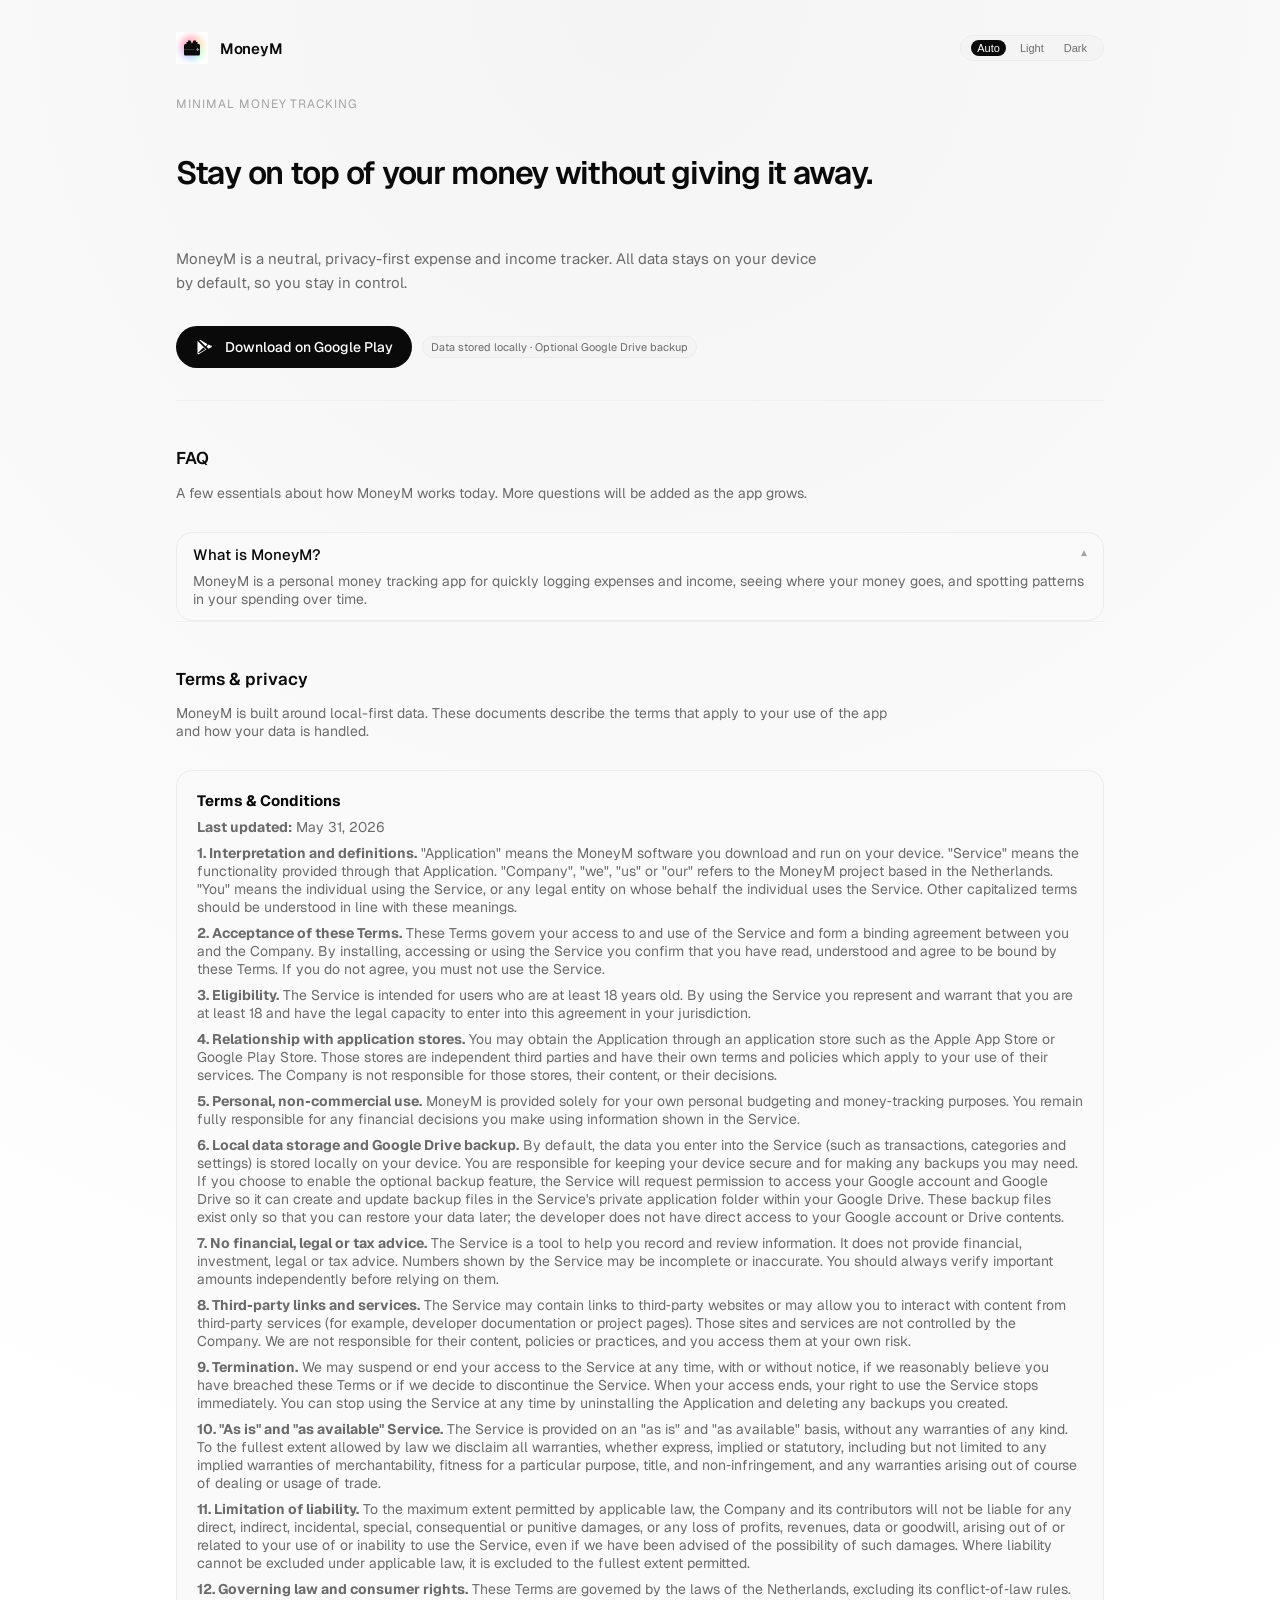
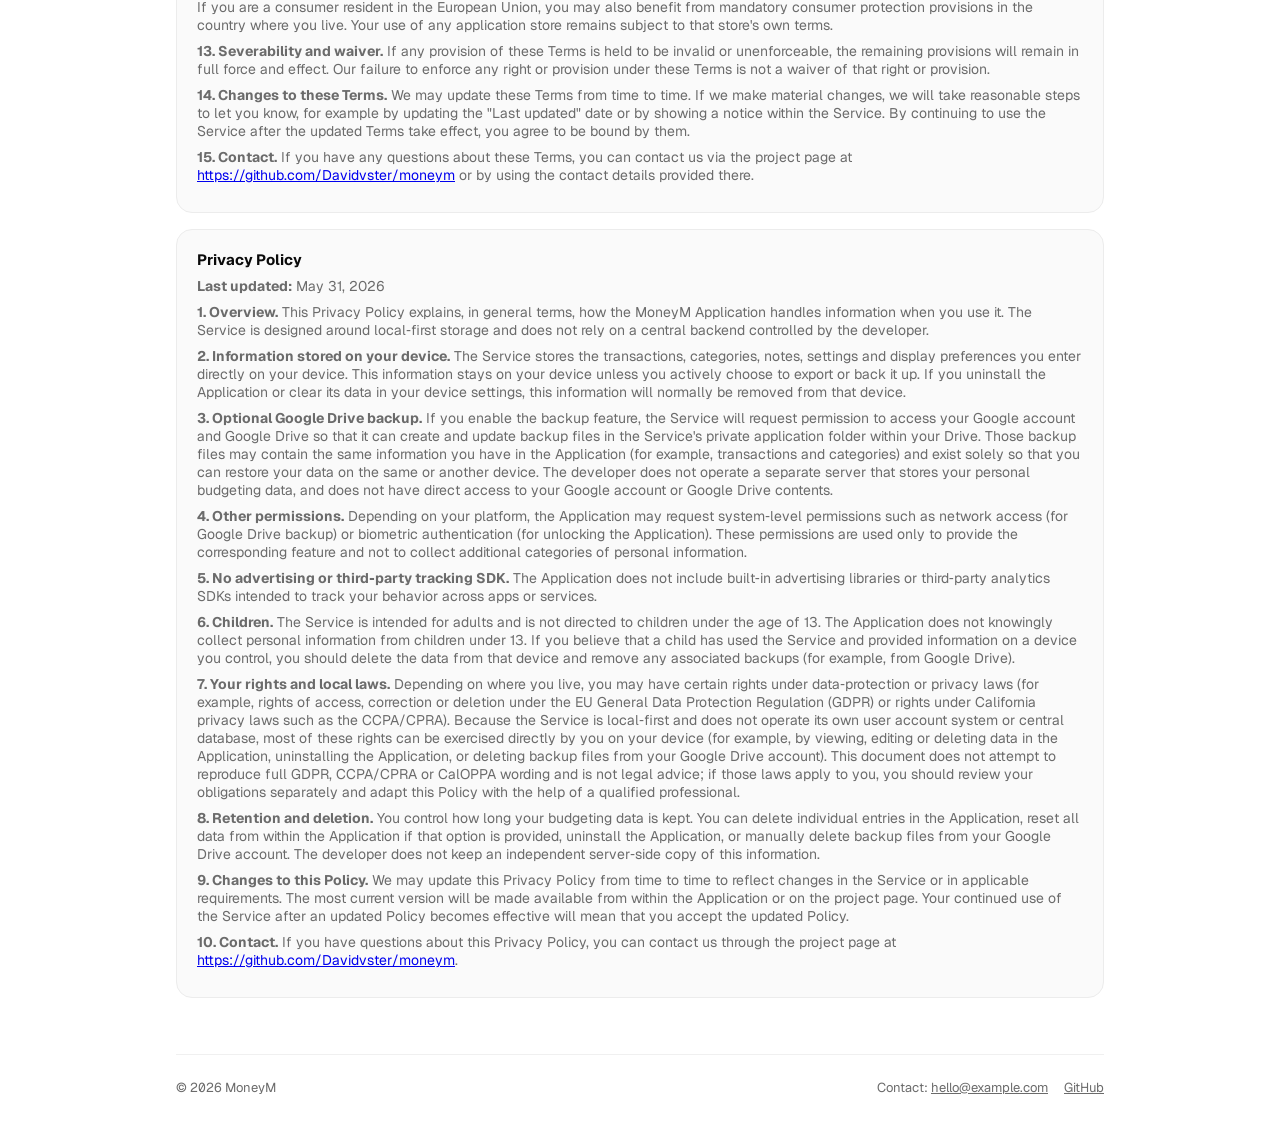
==== index.html @ 183e13cb "Init" ====
<!DOCTYPE html>
<html lang="en" class="mm-root">
  <head>
    <meta charset="UTF-8" />
    <meta name="viewport" content="width=device-width, initial-scale=1.0" />
    <title>MoneyM – Minimal money tracking</title>
    <meta name="description" content="MoneyM is a neutral, minimal expense and income tracker that keeps your data on your device." />
    <link rel="stylesheet" href="style.css" />
  </head>
  <body>
    <div class="mm-theme mm-light app-shell">
      <div class="app-shell-inner">
        <header class="app-header">
          <div class="brand">
            <img src="assets/logo-light.svg" alt="MoneyM logo" class="brand-logo brand-logo--light" />
            <img src="assets/logo-dark.svg" alt="MoneyM logo" class="brand-logo brand-logo--dark" />
            <span class="brand-name">MoneyM</span>
          </div>
          <div class="header-right">
            <div class="theme-toggle" aria-label="Theme" role="group">
              <button type="button" data-theme-auto aria-pressed="true">Auto</button>
              <button type="button" data-theme-light aria-pressed="false">Light</button>
              <button type="button" data-theme-dark aria-pressed="false">Dark</button>
            </div>
          </div>
        </header>

        <main>
          <section class="hero-section" aria-labelledby="hero-title">
            <div class="hero">
              <div class="hero-kicker">Minimal money tracking</div>
              <h1 id="hero-title" class="hero-title">Stay on top of your money without giving it away.</h1>
              <p class="hero-body">
                MoneyM is a neutral, privacy-first expense and income tracker. All data stays on your device by default, so you stay in control.
              </p>
              <div class="hero-actions">
                <a class="btn btn-primary" href="https://play.google.com/store/apps/details?id=com.placeholder.moneym" target="_blank" rel="noopener noreferrer">
                  <svg class="store-icon" viewBox="0 0 24 24" aria-hidden="true" focusable="false">
                    <path fill="currentColor" d="M3 4.27v15.46c0 .74.8 1.2 1.44.82l9.16-5.49-3.21-3.21-7.16-7.16c-.13.18-.23.4-.23.58zM5.03 3.45l7.62 7.62 2.39-2.39-8.3-4.97c-.6-.36-1.34-.13-1.71.26zM19.55 10.88l-3.16-1.89-2.61 2.61 2.61 2.61 3.16-1.89c.86-.51.86-1.73 0-2.44zm-9.51 5.2l-4.99 3c-.52.31-1.02.12-1.31-.21l6.3-6.3 2.39 2.39-2.39 1.12z" />
                  </svg>
                  <span>Download on Google Play</span>
                </a>

                <!--
                <a class="btn btn-secondary" href="#" aria-disabled="true">
                  <svg class="store-icon" viewBox="0 0 24 24" aria-hidden="true" focusable="false">
                    <path fill="currentColor" d="M16.36 1.64a4.16 4.16 0 0 1-2.96 1.44 4.02 4.02 0 0 1-.06-.73A4.08 4.08 0 0 1 17.42 0a3.8 3.8 0 0 1-1.06 2.64zM12.1 5.5c1.14 0 2.7-.78 4-.78 1.48 0 2.08.72 2.08.72s-1.14.66-1.14 2.3c0 1.84 1.4 2.48 1.4 2.48s-1.1 3.1-2.6 3.1c-.68 0-1.2-.46-2.02-.46-.84 0-1.46.48-2.02.48-1.5 0-2.96-3-2.96-4.82 0-1.76 1.08-2.68 2.1-2.68.96 0 1.68.66 2.26.66.54 0 1.46-.7 2.4-.7z" />
                  </svg>
                  <span class="label">Download on the App Store</span>
                </a>
                -->

                <span class="badge-local">Data stored locally · Optional Google Drive backup</span>
              </div>
            </div>
          </section>

          <section class="section" id="faq" aria-labelledby="faq-title">
            <div>
              <h2 id="faq-title" class="section-title">FAQ</h2>
              <p class="section-body">
                A few essentials about how MoneyM works today. More questions will be added as the app grows.
              </p>
            </div>
            <div class="faq-list">
              <details class="faq-item" open>
                <summary class="faq-summary">
                  <span class="faq-question">What is MoneyM?</span>
                  <span class="faq-chevron" aria-hidden="true">▾</span>
                </summary>
                <div class="faq-answer">
                  MoneyM is a personal money tracking app for quickly logging expenses and income, seeing where your money goes, and spotting patterns in your spending over time.
                </div>
              </details>
            </div>
          </section>

          <section class="section" id="legal" aria-labelledby="legal-title">
            <div>
              <h2 id="legal-title" class="section-title">Terms &amp; privacy</h2>
              <p class="section-body">
                MoneyM is built around local-first data. These documents describe the terms that apply to your use of the app and how your data is handled.
              </p>
            </div>

            <div class="legal-stack">

              <article class="legal-card" id="terms" aria-label="Terms and conditions">
                <h3>Terms &amp; Conditions</h3>
                <p><strong>Last updated:</strong> May 31, 2026</p>

                <p><strong>1. Interpretation and definitions.</strong> "Application" means the MoneyM software you download and run on your device. "Service" means the functionality provided through that Application. "Company", "we", "us" or "our" refers to the MoneyM project based in the Netherlands. "You" means the individual using the Service, or any legal entity on whose behalf the individual uses the Service. Other capitalized terms should be understood in line with these meanings.</p>

                <p><strong>2. Acceptance of these Terms.</strong> These Terms govern your access to and use of the Service and form a binding agreement between you and the Company. By installing, accessing or using the Service you confirm that you have read, understood and agree to be bound by these Terms. If you do not agree, you must not use the Service.</p>

                <p><strong>3. Eligibility.</strong> The Service is intended for users who are at least 18 years old. By using the Service you represent and warrant that you are at least 18 and have the legal capacity to enter into this agreement in your jurisdiction.</p>

                <p><strong>4. Relationship with application stores.</strong> You may obtain the Application through an application store such as the Apple App Store or Google Play Store. Those stores are independent third parties and have their own terms and policies which apply to your use of their services. The Company is not responsible for those stores, their content, or their decisions.</p>

                <p><strong>5. Personal, non‑commercial use.</strong> MoneyM is provided solely for your own personal budgeting and money‑tracking purposes. You remain fully responsible for any financial decisions you make using information shown in the Service.</p>

                <p><strong>6. Local data storage and Google Drive backup.</strong> By default, the data you enter into the Service (such as transactions, categories and settings) is stored locally on your device. You are responsible for keeping your device secure and for making any backups you may need. If you choose to enable the optional backup feature, the Service will request permission to access your Google account and Google Drive so it can create and update backup files in the Service&apos;s private application folder within your Google Drive. These backup files exist only so that you can restore your data later; the developer does not have direct access to your Google account or Drive contents.</p>

                <p><strong>7. No financial, legal or tax advice.</strong> The Service is a tool to help you record and review information. It does not provide financial, investment, legal or tax advice. Numbers shown by the Service may be incomplete or inaccurate. You should always verify important amounts independently before relying on them.</p>

                <p><strong>8. Third‑party links and services.</strong> The Service may contain links to third‑party websites or may allow you to interact with content from third‑party services (for example, developer documentation or project pages). Those sites and services are not controlled by the Company. We are not responsible for their content, policies or practices, and you access them at your own risk.</p>

                <p><strong>9. Termination.</strong> We may suspend or end your access to the Service at any time, with or without notice, if we reasonably believe you have breached these Terms or if we decide to discontinue the Service. When your access ends, your right to use the Service stops immediately. You can stop using the Service at any time by uninstalling the Application and deleting any backups you created.</p>

                <p><strong>10. "As is" and "as available" Service.</strong> The Service is provided on an "as is" and "as available" basis, without any warranties of any kind. To the fullest extent allowed by law we disclaim all warranties, whether express, implied or statutory, including but not limited to any implied warranties of merchantability, fitness for a particular purpose, title, and non‑infringement, and any warranties arising out of course of dealing or usage of trade.</p>

                <p><strong>11. Limitation of liability.</strong> To the maximum extent permitted by applicable law, the Company and its contributors will not be liable for any direct, indirect, incidental, special, consequential or punitive damages, or any loss of profits, revenues, data or goodwill, arising out of or related to your use of or inability to use the Service, even if we have been advised of the possibility of such damages. Where liability cannot be excluded under applicable law, it is excluded to the fullest extent permitted.</p>

                <p><strong>12. Governing law and consumer rights.</strong> These Terms are governed by the laws of the Netherlands, excluding its conflict‑of‑law rules. If you are a consumer resident in the European Union, you may also benefit from mandatory consumer protection provisions in the country where you live. Your use of any application store remains subject to that store&apos;s own terms.</p>

                <p><strong>13. Severability and waiver.</strong> If any provision of these Terms is held to be invalid or unenforceable, the remaining provisions will remain in full force and effect. Our failure to enforce any right or provision under these Terms is not a waiver of that right or provision.</p>

                <p><strong>14. Changes to these Terms.</strong> We may update these Terms from time to time. If we make material changes, we will take reasonable steps to let you know, for example by updating the "Last updated" date or by showing a notice within the Service. By continuing to use the Service after the updated Terms take effect, you agree to be bound by them.</p>

                <p><strong>15. Contact.</strong> If you have any questions about these Terms, you can contact us via the project page at <a href="https://github.com/Davidvster/moneym" target="_blank" rel="noopener noreferrer">https://github.com/Davidvster/moneym</a> or by using the contact details provided there.</p>
              </article>

              <article class="legal-card" id="privacy" aria-label="Privacy policy">
                <h3>Privacy Policy</h3>
                <p><strong>Last updated:</strong> May 31, 2026</p>

                <p><strong>1. Overview.</strong> This Privacy Policy explains, in general terms, how the MoneyM Application handles information when you use it. The Service is designed around local‑first storage and does not rely on a central backend controlled by the developer.</p>

                <p><strong>2. Information stored on your device.</strong> The Service stores the transactions, categories, notes, settings and display preferences you enter directly on your device. This information stays on your device unless you actively choose to export or back it up. If you uninstall the Application or clear its data in your device settings, this information will normally be removed from that device.</p>

                <p><strong>3. Optional Google Drive backup.</strong> If you enable the backup feature, the Service will request permission to access your Google account and Google Drive so that it can create and update backup files in the Service&apos;s private application folder within your Drive. Those backup files may contain the same information you have in the Application (for example, transactions and categories) and exist solely so that you can restore your data on the same or another device. The developer does not operate a separate server that stores your personal budgeting data, and does not have direct access to your Google account or Google Drive contents.</p>

                <p><strong>4. Other permissions.</strong> Depending on your platform, the Application may request system‑level permissions such as network access (for Google Drive backup) or biometric authentication (for unlocking the Application). These permissions are used only to provide the corresponding feature and not to collect additional categories of personal information.</p>

                <p><strong>5. No advertising or third‑party tracking SDK.</strong> The Application does not include built‑in advertising libraries or third‑party analytics SDKs intended to track your behavior across apps or services.</p>

                <p><strong>6. Children.</strong> The Service is intended for adults and is not directed to children under the age of 13. The Application does not knowingly collect personal information from children under 13. If you believe that a child has used the Service and provided information on a device you control, you should delete the data from that device and remove any associated backups (for example, from Google Drive).</p>

                <p><strong>7. Your rights and local laws.</strong> Depending on where you live, you may have certain rights under data‑protection or privacy laws (for example, rights of access, correction or deletion under the EU General Data Protection Regulation (GDPR) or rights under California privacy laws such as the CCPA/CPRA). Because the Service is local‑first and does not operate its own user account system or central database, most of these rights can be exercised directly by you on your device (for example, by viewing, editing or deleting data in the Application, uninstalling the Application, or deleting backup files from your Google Drive account). This document does not attempt to reproduce full GDPR, CCPA/CPRA or CalOPPA wording and is not legal advice; if those laws apply to you, you should review your obligations separately and adapt this Policy with the help of a qualified professional.</p>

                <p><strong>8. Retention and deletion.</strong> You control how long your budgeting data is kept. You can delete individual entries in the Application, reset all data from within the Application if that option is provided, uninstall the Application, or manually delete backup files from your Google Drive account. The developer does not keep an independent server‑side copy of this information.</p>

                <p><strong>9. Changes to this Policy.</strong> We may update this Privacy Policy from time to time to reflect changes in the Service or in applicable requirements. The most current version will be made available from within the Application or on the project page. Your continued use of the Service after an updated Policy becomes effective will mean that you accept the updated Policy.</p>

                <p><strong>10. Contact.</strong> If you have questions about this Privacy Policy, you can contact us through the project page at <a href="https://github.com/Davidvster/moneym" target="_blank" rel="noopener noreferrer">https://github.com/Davidvster/moneym</a>.</p>
              </article>

            </div>
          </section>
        </main>

        <footer class="app-footer">
          <div>
            <span>&copy; <span class="mm-mono">2026</span> MoneyM</span>
          </div>
          <div class="app-footer-links">
            <span>Contact: <a href="mailto:hello@example.com">hello@example.com</a></span>
            <a href="https://github.com/Davidvster/moneym" target="_blank" rel="noopener noreferrer">GitHub</a>
          </div>
        </footer>
      </div>
    </div>

    <script src="theme-toggle.js"></script>
  </body>
</html>
---- style.css ----
@import url('https://fonts.googleapis.com/css2?family=Geist:wght@400;500;600;700&family=Geist+Mono:wght@400;500;600&display=swap');

:root {
  color-scheme: light dark;
}

body {
  margin: 0;
  min-height: 100vh;
}

.mm-theme {
  --font-sans: 'Geist', -apple-system, system-ui, sans-serif;
  --font-mono: 'Geist Mono', ui-monospace, 'SF Mono', monospace;

  --r-xs: 6px;
  --r-sm: 8px;
  --r-md: 12px;
  --r-lg: 16px;
  --r-xl: 20px;
  --r-pill: 9999px;

  --s-1: 4px;
  --s-2: 8px;
  --s-3: 12px;
  --s-4: 16px;
  --s-5: 20px;
  --s-6: 24px;
  --s-8: 32px;
  --s-10: 40px;
  --s-12: 48px;

  --accent: #16A34A;
  --accent-soft: rgba(22, 163, 74, 0.10);

  font-family: var(--font-sans);
  font-feature-settings: "ss01", "cv11";
  -webkit-font-smoothing: antialiased;
  -moz-osx-font-smoothing: grayscale;
}

.mm-light {
  --bg: #FFFFFF;
  --surface: #FAFAFA;
  --surface-2: #F4F4F4;
  --border: #ECECEC;
  --border-strong: #D4D4D4;
  --divider: #F0F0F0;

  --text: #0A0A0A;
  --text-2: #6B6B6B;
  --text-3: #A3A3A3;
  --text-inverse: #FFFFFF;

  --btn-primary-bg: #0A0A0A;
  --btn-primary-fg: #FFFFFF;
  --btn-secondary-bg: #F4F4F4;
  --btn-secondary-fg: #0A0A0A;

  --chip-bg: #F4F4F4;
  --chip-border: #ECECEC;

  --shadow-card: 0 1px 2px rgba(0,0,0,0.04), 0 1px 1px rgba(0,0,0,0.02);
}

.mm-dark {
  --bg: #0A0A0A;
  --surface: #141414;
  --surface-2: #1C1C1C;
  --border: #232323;
  --border-strong: #353535;
  --divider: #1E1E1E;

  --text: #FAFAFA;
  --text-2: #A3A3A3;
  --text-3: #6B6B6B;
  --text-inverse: #0A0A0A;

  --btn-primary-bg: #FAFAFA;
  --btn-primary-fg: #0A0A0A;
  --btn-secondary-bg: #1C1C1C;
  --btn-secondary-fg: #FAFAFA;

  --chip-bg: #1C1C1C;
  --chip-border: #2A2A2A;

  --shadow-card: 0 1px 2px rgba(0,0,0,0.3);
}

.mm-theme, .mm-theme * {
  box-sizing: border-box;
}

.app-shell {
  background: radial-gradient(circle at top, var(--surface-2) 0, var(--bg) 55%, var(--bg) 100%);
  color: var(--text);
}

.app-shell-inner {
  max-width: 960px;
  margin: 0 auto;
  padding: var(--s-8) var(--s-4) var(--s-10);
  display: flex;
  flex-direction: column;
  gap: var(--s-8);
}

header.app-header {
  display: flex;
  align-items: center;
  justify-content: space-between;
  gap: var(--s-4);
}

.brand {
  display: flex;
  align-items: center;
  gap: var(--s-3);
}

.brand-logo {
  width: 32px;
  height: 32px;
}

.brand-logo--dark {
  display: none;
}

.mm-dark .brand-logo--light {
  display: none;
}

.mm-dark .brand-logo--dark {
  display: inline-block;
}

.brand-name {
  font-size: 15px;
  font-weight: 600;
  letter-spacing: -0.02em;
}

.header-right {
  display: flex;
  align-items: center;
  gap: 16px;
}

.theme-toggle {
  display: inline-flex;
  align-items: center;
  gap: 8px;
  padding: 4px 10px;
  border-radius: 9999px;
  border: 1px solid var(--border);
  background: var(--surface-2);
  font-size: 12px;
  color: var(--text-2);
}

.theme-toggle button {
  border: none;
  background: transparent;
  color: inherit;
  padding: 2px 6px;
  border-radius: 9999px;
  font-size: 11px;
  font-weight: 500;
  cursor: pointer;
}

.theme-toggle button[aria-pressed="true"] {
  background: var(--text);
  color: var(--text-inverse);
}

.hero-section {
  padding-bottom: var(--s-8);
}

.hero {
  display: flex;
  flex-direction: column;
  gap: var(--s-4);
}

.hero-kicker {
  font-size: 12px;
  text-transform: uppercase;
  letter-spacing: 0.08em;
  color: var(--text-3);
}

.hero-title {
  font-size: 32px;
  line-height: 1.1;
  font-weight: 600;
  letter-spacing: -0.04em;
}

.hero-body {
  font-size: 15px;
  line-height: 1.6;
  color: var(--text-2);
  max-width: 40rem;
}

.hero-actions {
  display: flex;
  flex-wrap: wrap;
  gap: 10px;
  align-items: center;
}

.btn {
  border-radius: 9999px;
  border: 1px solid transparent;
  padding: 10px 18px;
  font-size: 14px;
  font-weight: 500;
  display: inline-flex;
  align-items: center;
  gap: 10px;
  cursor: pointer;
  text-decoration: none;
}

.btn-primary {
  background: var(--btn-primary-bg);
  color: var(--btn-primary-fg);
}

.btn-primary:hover {
  filter: brightness(1.05);
}

.btn-secondary {
  background: transparent;
  color: var(--text-2);
  border-color: var(--border);
}

.btn-secondary span.label {
  text-decoration: line-through;
}

.store-icon {
  width: 20px;
  height: 20px;
}

.badge-local {
  font-size: 11px;
  padding: 3px 8px;
  border-radius: 9999px;
  background: var(--chip-bg);
  border: 1px solid var(--chip-border);
  color: var(--text-2);
}

.section {
  padding-top: var(--s-8);
  border-top: 1px solid var(--divider);
  display: grid;
  gap: var(--s-4);
}

.section-title {
  font-size: 17px;
  font-weight: 600;
}

.section-body {
  font-size: 14px;
  color: var(--text-2);
  max-width: 46rem;
}

.faq-list {
  display: grid;
  gap: var(--s-3);
}

.faq-item {
  border-radius: 16px;
  background: var(--surface);
  border: 1px solid var(--border);
  padding: 12px 16px;
}

.faq-summary {
  list-style: none;
  display: flex;
  align-items: center;
  justify-content: space-between;
  gap: 8px;
  cursor: pointer;
}

.faq-summary::-webkit-details-marker {
  display: none;
}

.faq-question {
  font-size: 15px;
  font-weight: 500;
}

.faq-chevron {
  font-size: 12px;
  color: var(--text-3);
}

.faq-item[open] .faq-chevron {
  transform: rotate(180deg);
}

.faq-answer {
  font-size: 14px;
  color: var(--text-2);
  padding-top: 8px;
}

.legal-stack {
  display: grid;
  grid-template-columns: minmax(0, 1fr);
  gap: var(--s-4);
}

.legal-card {
  border-radius: 16px;
  background: var(--surface);
  border: 1px solid var(--border);
  padding: var(--s-5);
  font-size: 14px;
}

.legal-card h3 {
  font-size: 15px;
  margin-top: 0;
  margin-bottom: 8px;
}

.legal-card p {
  margin: 0 0 8px;
  color: var(--text-2);
}

.legal-card {
  border-radius: 16px;
  background: var(--surface);
  border: 1px solid var(--border);
  padding: var(--s-5);
  font-size: 14px;
}

.legal-card h3 {
  font-size: 15px;
  margin-top: 0;
  margin-bottom: 8px;
}

.legal-card p {
  margin: 0 0 8px;
  color: var(--text-2);
}

footer.app-footer {
  padding-top: var(--s-6);
  margin-top: var(--s-6);
  border-top: 1px solid var(--divider);
  font-size: 13px;
  color: var(--text-2);
  display: flex;
  flex-wrap: wrap;
  gap: var(--s-3);
  justify-content: space-between;
  align-items: center;
}

.app-footer a {
  color: inherit;
}

.app-footer-links {
  display: flex;
  gap: 16px;
  align-items: center;
  flex-wrap: wrap;
}

.mm-mono {
  font-family: var(--font-mono);
}

@media (max-width: 768px) {
  .app-shell-inner {
    padding-top: var(--s-6);
  }
}
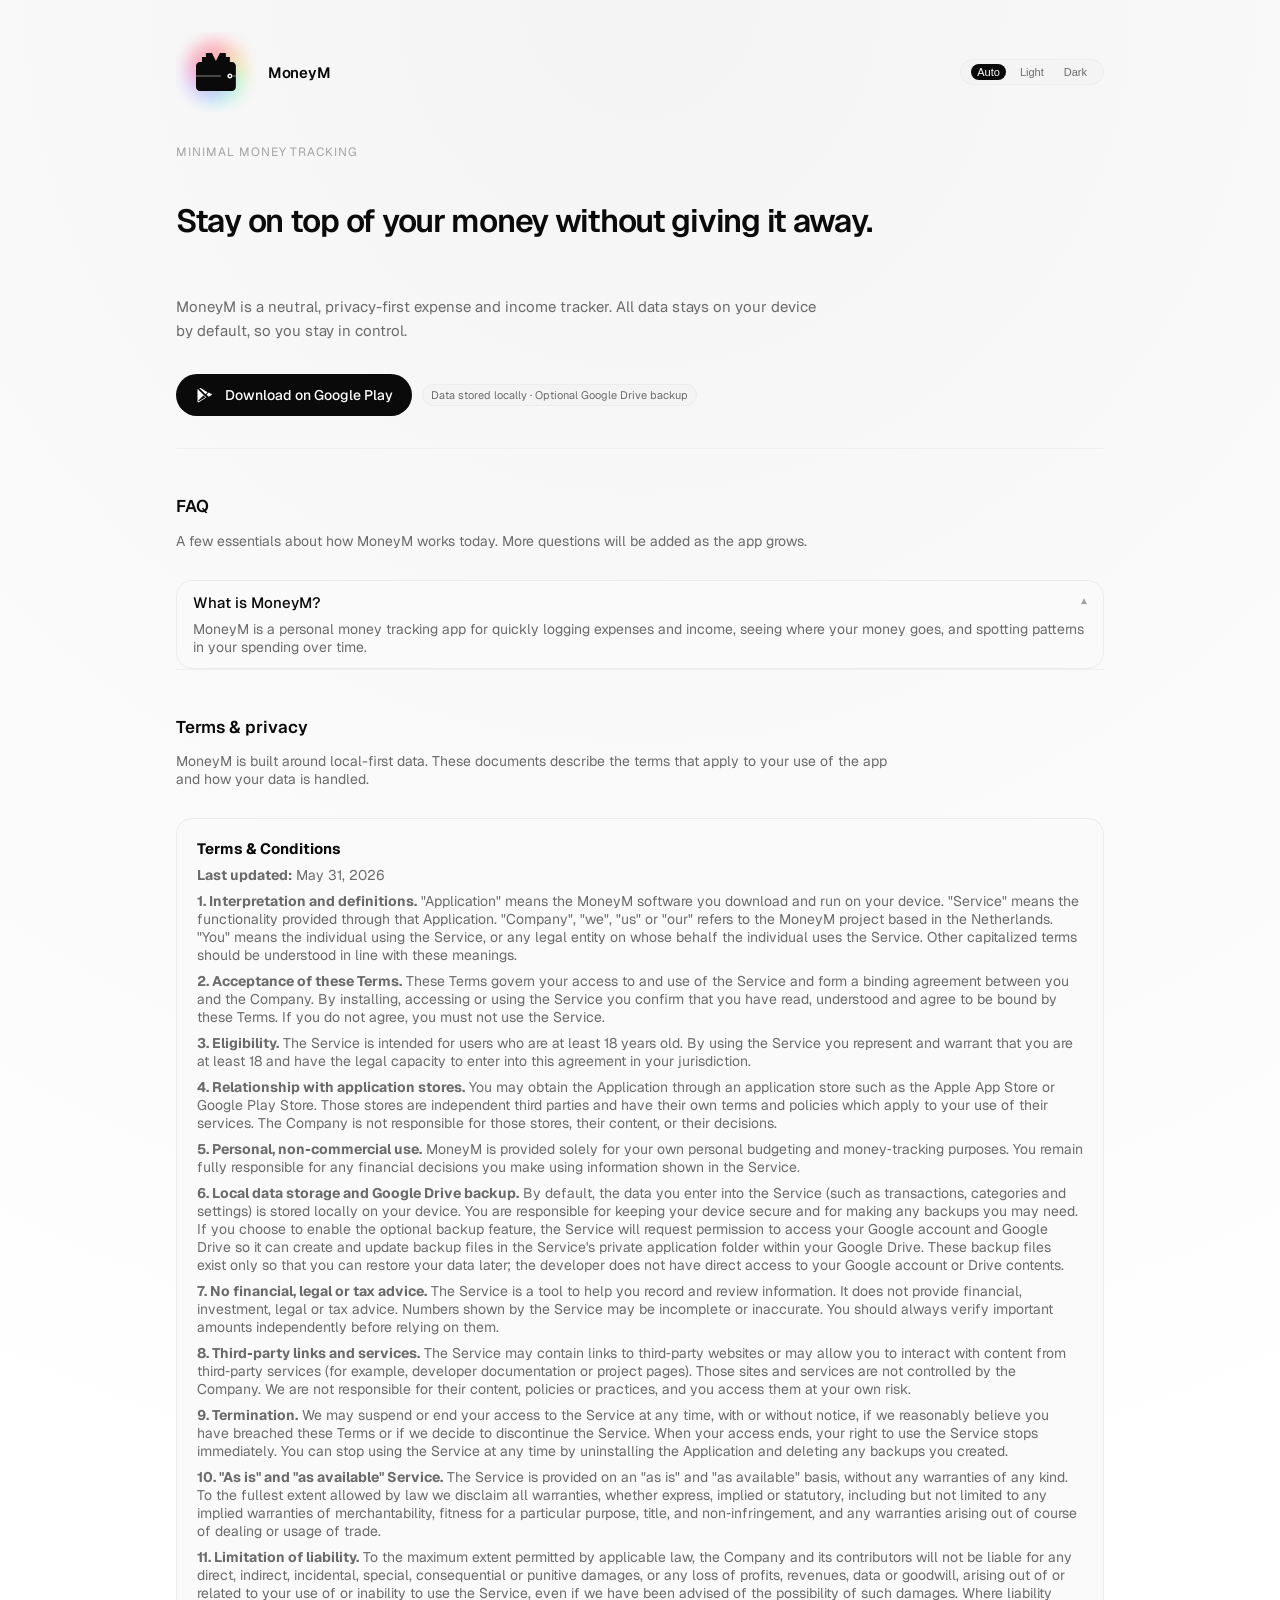
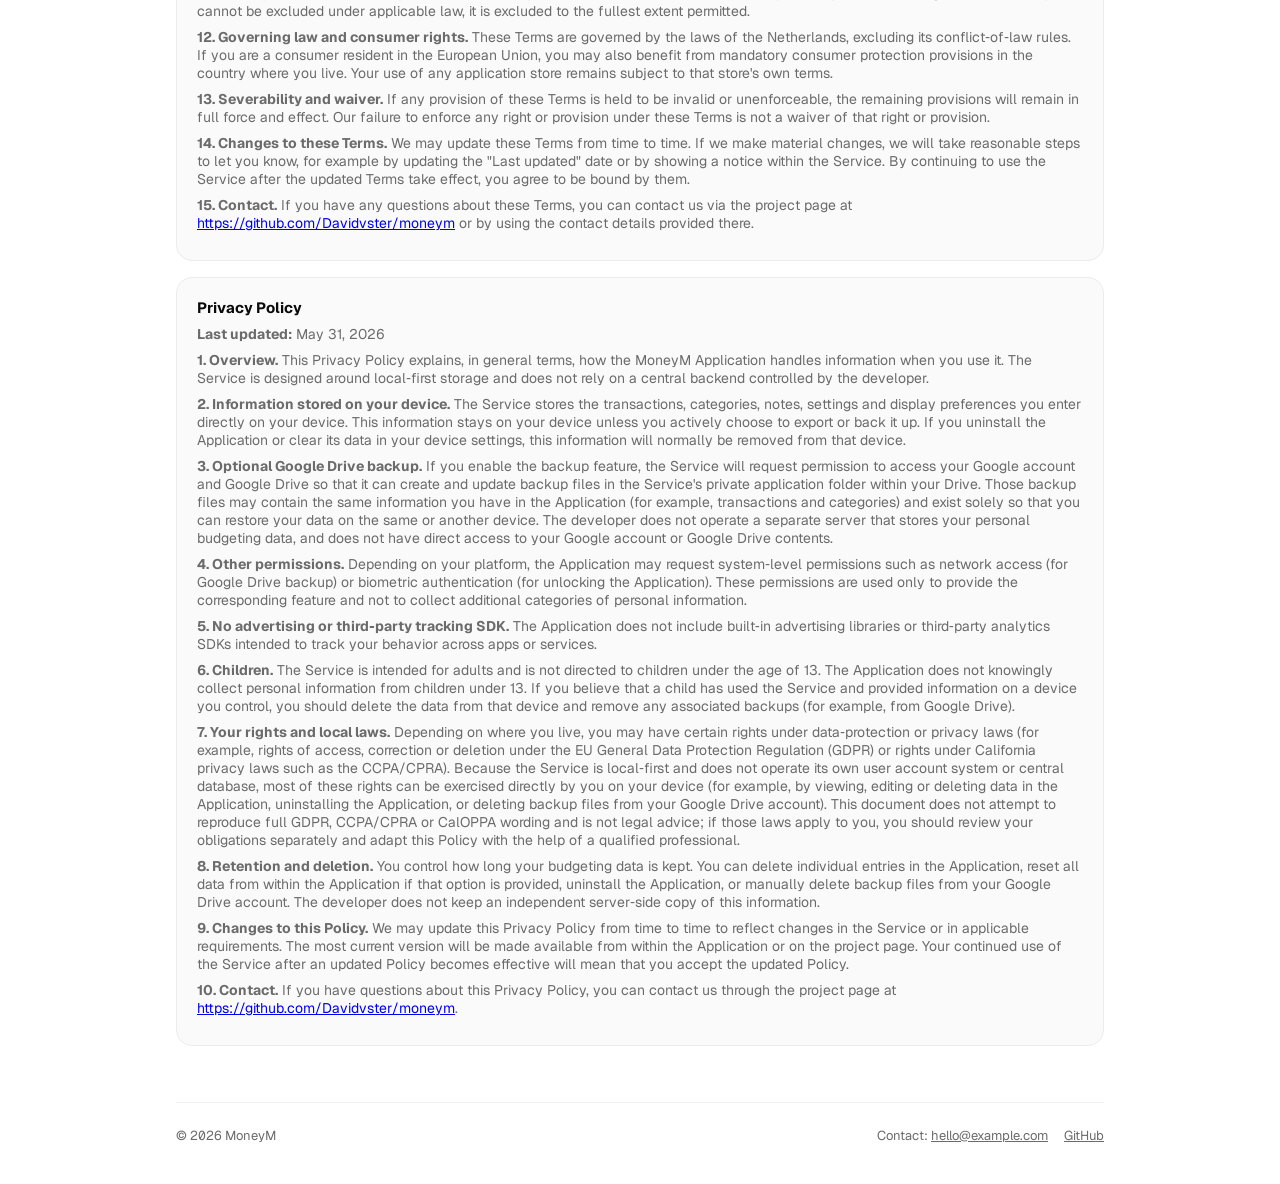
==== commit 7452d69b: "update style" ====
--- a/index.html
+++ b/index.html
@@ -12,8 +12,8 @@
       <div class="app-shell-inner">
         <header class="app-header">
           <div class="brand">
-            <img src="assets/logo-light.svg" alt="MoneyM logo" class="brand-logo brand-logo--light" />
-            <img src="assets/logo-dark.svg" alt="MoneyM logo" class="brand-logo brand-logo--dark" />
+            <img src="assets/logo-light.svg" alt="MoneyM logo" class="brand-logo brand-logo--light"/>
+            <img src="assets/logo-dark.svg" alt="MoneyM logo" class="brand-logo brand-logo--dark"/>
             <span class="brand-name">MoneyM</span>
           </div>
           <div class="header-right">
--- a/style.css
+++ b/style.css
@@ -65,8 +65,8 @@
 
 .mm-dark {
   --bg: #0A0A0A;
-  --surface: #141414;
-  --surface-2: #1C1C1C;
+  --surface: #0A0A0A;
+  --surface-2: #000000;
   --border: #232323;
   --border-strong: #353535;
   --divider: #1E1E1E;
@@ -119,8 +119,8 @@
 }
 
 .brand-logo {
-  width: 32px;
-  height: 32px;
+  width: 80px;
+  height: 80px;
 }
 
 .brand-logo--dark {
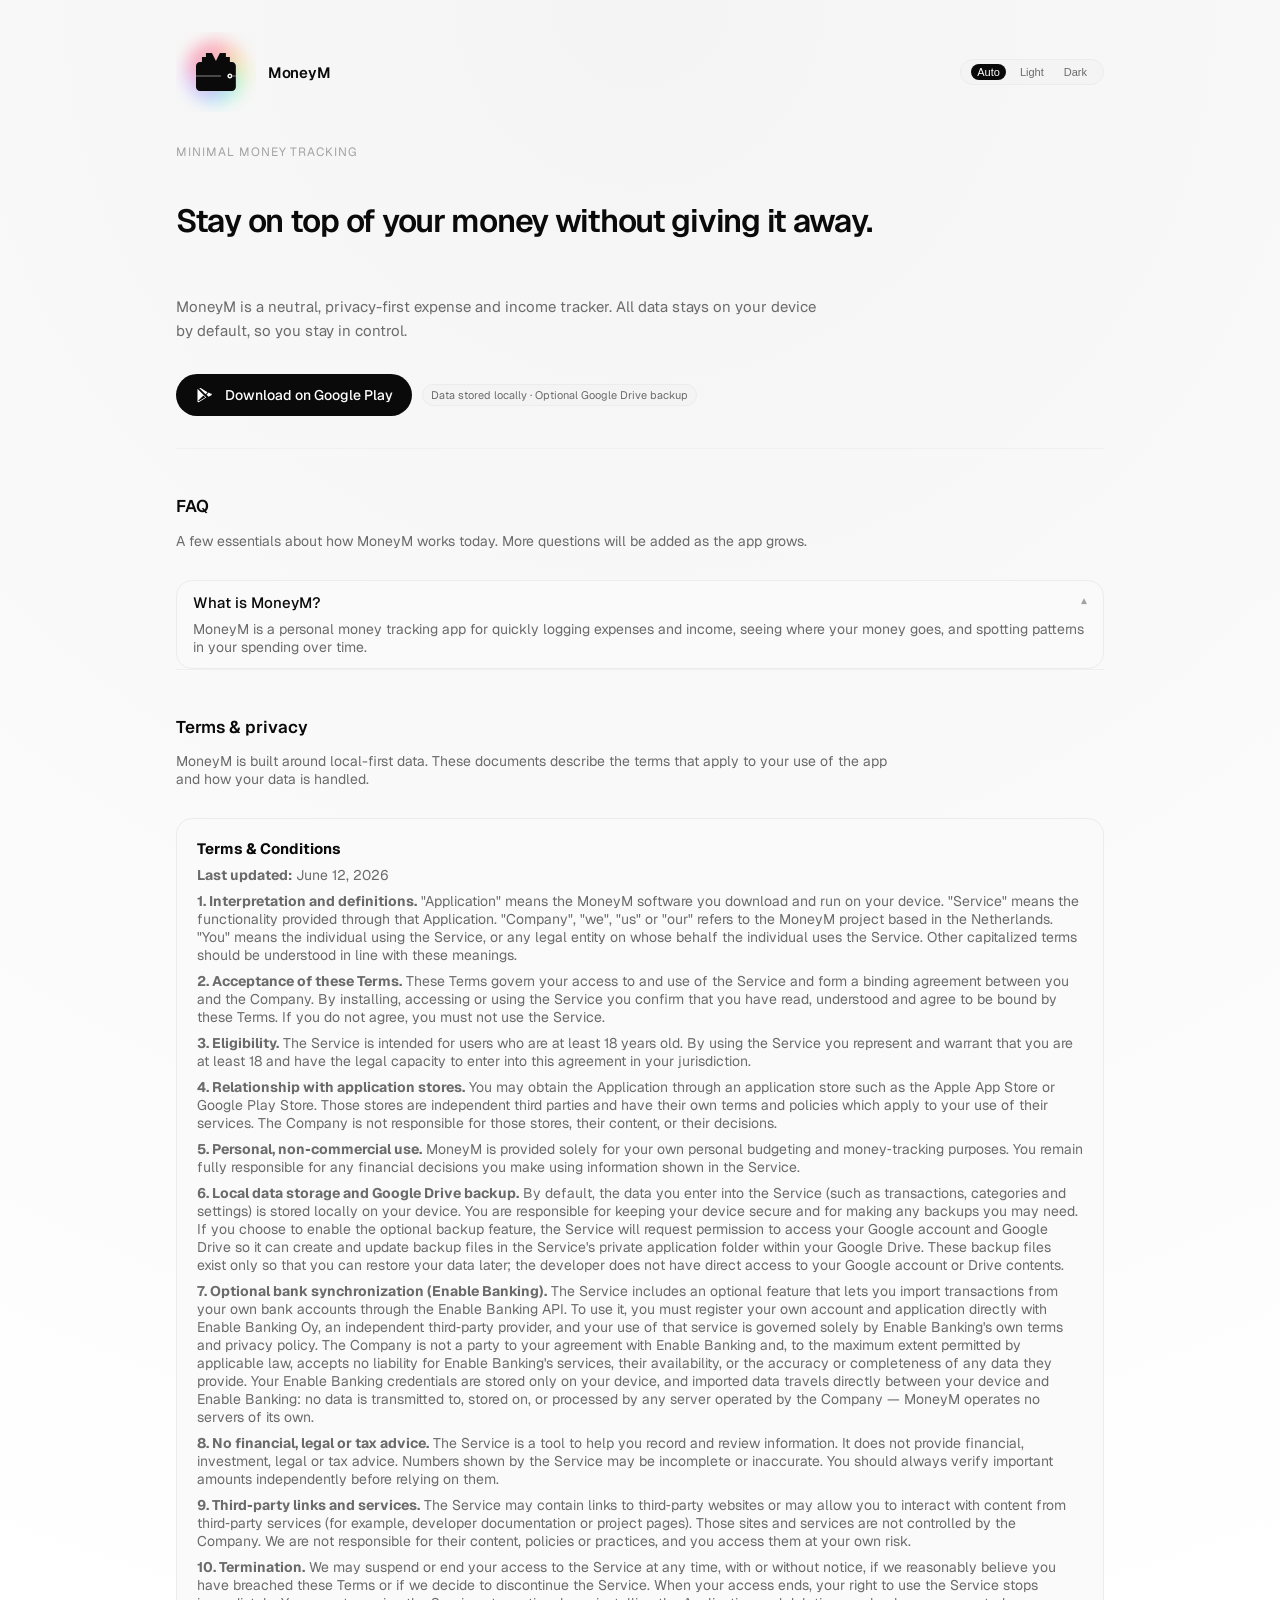
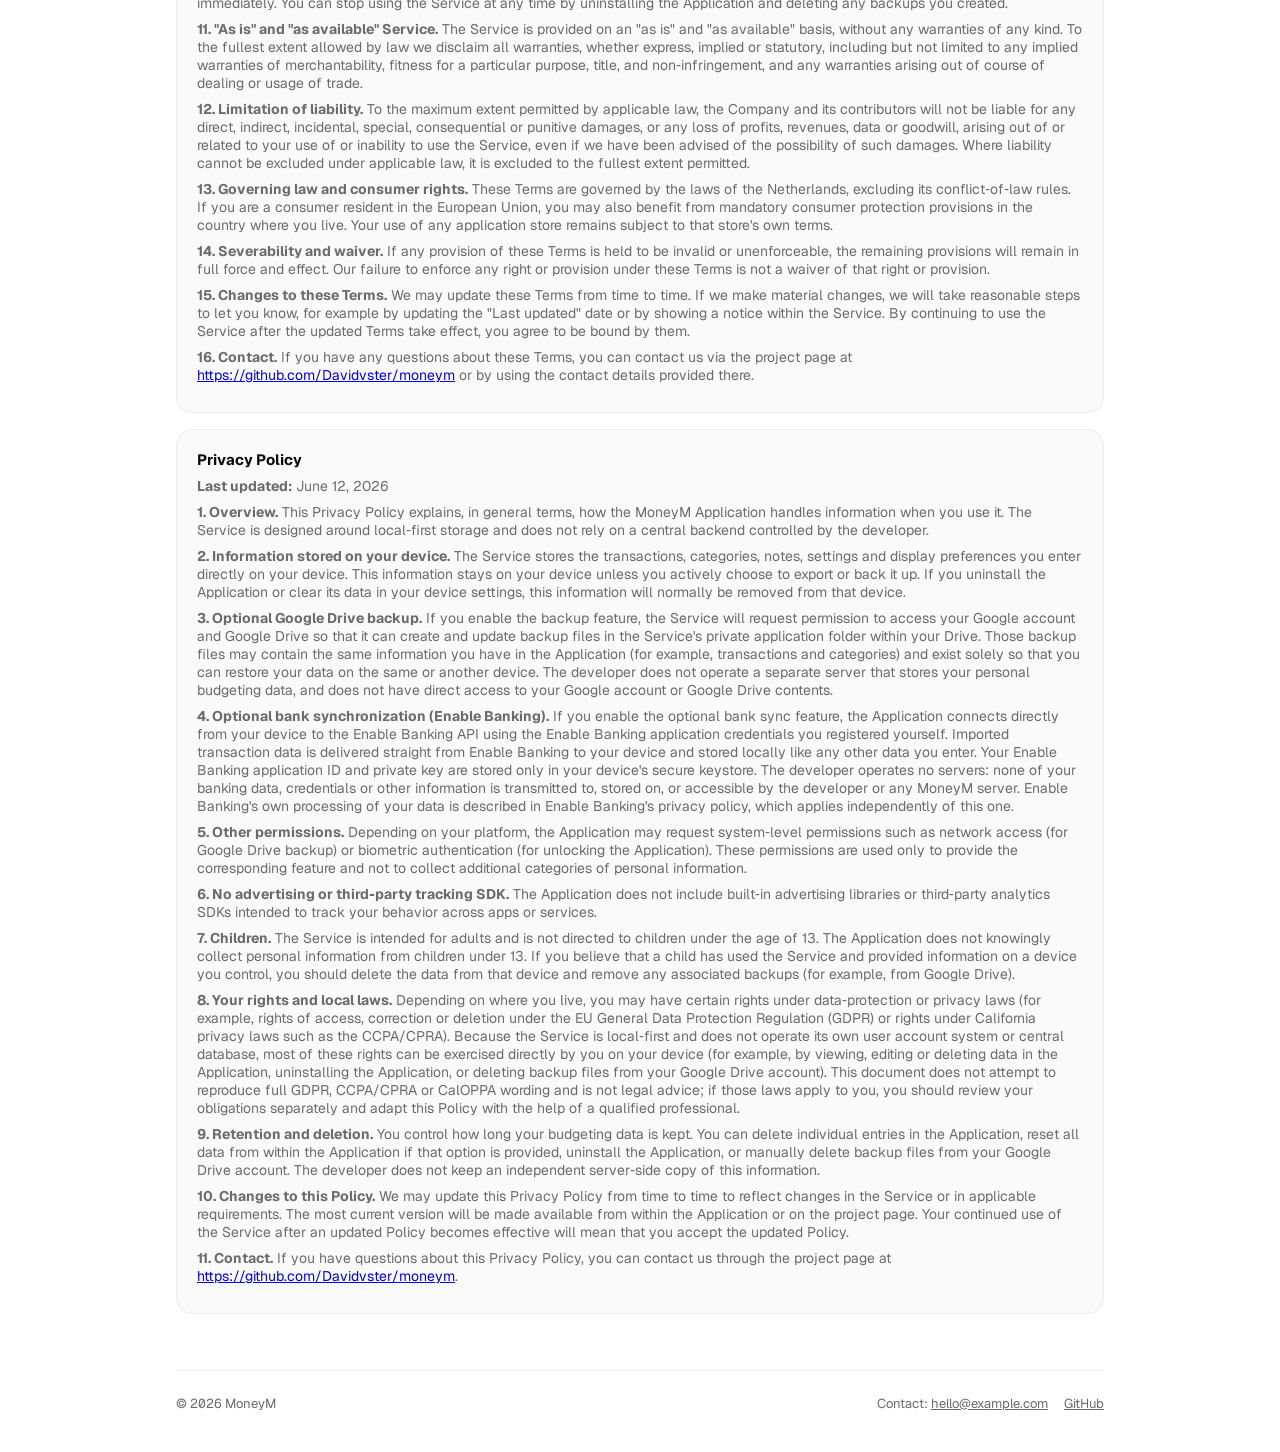
==== commit 5eace2ea: "Add Enable Banking sections to terms and privacy policy Terms now state the developer is not a party" ====
--- a/index.html
+++ b/index.html
@@ -87,7 +87,7 @@
 
               <article class="legal-card" id="terms" aria-label="Terms and conditions">
                 <h3>Terms &amp; Conditions</h3>
-                <p><strong>Last updated:</strong> May 31, 2026</p>
+                <p><strong>Last updated:</strong> June 12, 2026</p>
 
                 <p><strong>1. Interpretation and definitions.</strong> "Application" means the MoneyM software you download and run on your device. "Service" means the functionality provided through that Application. "Company", "we", "us" or "our" refers to the MoneyM project based in the Netherlands. "You" means the individual using the Service, or any legal entity on whose behalf the individual uses the Service. Other capitalized terms should be understood in line with these meanings.</p>
 
@@ -101,28 +101,30 @@
 
                 <p><strong>6. Local data storage and Google Drive backup.</strong> By default, the data you enter into the Service (such as transactions, categories and settings) is stored locally on your device. You are responsible for keeping your device secure and for making any backups you may need. If you choose to enable the optional backup feature, the Service will request permission to access your Google account and Google Drive so it can create and update backup files in the Service&apos;s private application folder within your Google Drive. These backup files exist only so that you can restore your data later; the developer does not have direct access to your Google account or Drive contents.</p>
 
-                <p><strong>7. No financial, legal or tax advice.</strong> The Service is a tool to help you record and review information. It does not provide financial, investment, legal or tax advice. Numbers shown by the Service may be incomplete or inaccurate. You should always verify important amounts independently before relying on them.</p>
+                <p><strong>7. Optional bank synchronization (Enable Banking).</strong> The Service includes an optional feature that lets you import transactions from your own bank accounts through the Enable Banking API. To use it, you must register your own account and application directly with Enable Banking Oy, an independent third&#8209;party provider, and your use of that service is governed solely by Enable Banking&apos;s own terms and privacy policy. The Company is not a party to your agreement with Enable Banking and, to the maximum extent permitted by applicable law, accepts no liability for Enable Banking&apos;s services, their availability, or the accuracy or completeness of any data they provide. Your Enable Banking credentials are stored only on your device, and imported data travels directly between your device and Enable Banking: no data is transmitted to, stored on, or processed by any server operated by the Company &mdash; MoneyM operates no servers of its own.</p>
 
-                <p><strong>8. Third‑party links and services.</strong> The Service may contain links to third‑party websites or may allow you to interact with content from third‑party services (for example, developer documentation or project pages). Those sites and services are not controlled by the Company. We are not responsible for their content, policies or practices, and you access them at your own risk.</p>
+                <p><strong>8. No financial, legal or tax advice.</strong> The Service is a tool to help you record and review information. It does not provide financial, investment, legal or tax advice. Numbers shown by the Service may be incomplete or inaccurate. You should always verify important amounts independently before relying on them.</p>
 
-                <p><strong>9. Termination.</strong> We may suspend or end your access to the Service at any time, with or without notice, if we reasonably believe you have breached these Terms or if we decide to discontinue the Service. When your access ends, your right to use the Service stops immediately. You can stop using the Service at any time by uninstalling the Application and deleting any backups you created.</p>
+                <p><strong>9. Third‑party links and services.</strong> The Service may contain links to third‑party websites or may allow you to interact with content from third‑party services (for example, developer documentation or project pages). Those sites and services are not controlled by the Company. We are not responsible for their content, policies or practices, and you access them at your own risk.</p>
 
-                <p><strong>10. "As is" and "as available" Service.</strong> The Service is provided on an "as is" and "as available" basis, without any warranties of any kind. To the fullest extent allowed by law we disclaim all warranties, whether express, implied or statutory, including but not limited to any implied warranties of merchantability, fitness for a particular purpose, title, and non‑infringement, and any warranties arising out of course of dealing or usage of trade.</p>
+                <p><strong>10. Termination.</strong> We may suspend or end your access to the Service at any time, with or without notice, if we reasonably believe you have breached these Terms or if we decide to discontinue the Service. When your access ends, your right to use the Service stops immediately. You can stop using the Service at any time by uninstalling the Application and deleting any backups you created.</p>
 
-                <p><strong>11. Limitation of liability.</strong> To the maximum extent permitted by applicable law, the Company and its contributors will not be liable for any direct, indirect, incidental, special, consequential or punitive damages, or any loss of profits, revenues, data or goodwill, arising out of or related to your use of or inability to use the Service, even if we have been advised of the possibility of such damages. Where liability cannot be excluded under applicable law, it is excluded to the fullest extent permitted.</p>
+                <p><strong>11. "As is" and "as available" Service.</strong> The Service is provided on an "as is" and "as available" basis, without any warranties of any kind. To the fullest extent allowed by law we disclaim all warranties, whether express, implied or statutory, including but not limited to any implied warranties of merchantability, fitness for a particular purpose, title, and non‑infringement, and any warranties arising out of course of dealing or usage of trade.</p>
 
-                <p><strong>12. Governing law and consumer rights.</strong> These Terms are governed by the laws of the Netherlands, excluding its conflict‑of‑law rules. If you are a consumer resident in the European Union, you may also benefit from mandatory consumer protection provisions in the country where you live. Your use of any application store remains subject to that store&apos;s own terms.</p>
+                <p><strong>12. Limitation of liability.</strong> To the maximum extent permitted by applicable law, the Company and its contributors will not be liable for any direct, indirect, incidental, special, consequential or punitive damages, or any loss of profits, revenues, data or goodwill, arising out of or related to your use of or inability to use the Service, even if we have been advised of the possibility of such damages. Where liability cannot be excluded under applicable law, it is excluded to the fullest extent permitted.</p>
 
-                <p><strong>13. Severability and waiver.</strong> If any provision of these Terms is held to be invalid or unenforceable, the remaining provisions will remain in full force and effect. Our failure to enforce any right or provision under these Terms is not a waiver of that right or provision.</p>
+                <p><strong>13. Governing law and consumer rights.</strong> These Terms are governed by the laws of the Netherlands, excluding its conflict‑of‑law rules. If you are a consumer resident in the European Union, you may also benefit from mandatory consumer protection provisions in the country where you live. Your use of any application store remains subject to that store&apos;s own terms.</p>
 
-                <p><strong>14. Changes to these Terms.</strong> We may update these Terms from time to time. If we make material changes, we will take reasonable steps to let you know, for example by updating the "Last updated" date or by showing a notice within the Service. By continuing to use the Service after the updated Terms take effect, you agree to be bound by them.</p>
+                <p><strong>14. Severability and waiver.</strong> If any provision of these Terms is held to be invalid or unenforceable, the remaining provisions will remain in full force and effect. Our failure to enforce any right or provision under these Terms is not a waiver of that right or provision.</p>
 
-                <p><strong>15. Contact.</strong> If you have any questions about these Terms, you can contact us via the project page at <a href="https://github.com/Davidvster/moneym" target="_blank" rel="noopener noreferrer">https://github.com/Davidvster/moneym</a> or by using the contact details provided there.</p>
+                <p><strong>15. Changes to these Terms.</strong> We may update these Terms from time to time. If we make material changes, we will take reasonable steps to let you know, for example by updating the "Last updated" date or by showing a notice within the Service. By continuing to use the Service after the updated Terms take effect, you agree to be bound by them.</p>
+
+                <p><strong>16. Contact.</strong> If you have any questions about these Terms, you can contact us via the project page at <a href="https://github.com/Davidvster/moneym" target="_blank" rel="noopener noreferrer">https://github.com/Davidvster/moneym</a> or by using the contact details provided there.</p>
               </article>
 
               <article class="legal-card" id="privacy" aria-label="Privacy policy">
                 <h3>Privacy Policy</h3>
-                <p><strong>Last updated:</strong> May 31, 2026</p>
+                <p><strong>Last updated:</strong> June 12, 2026</p>
 
                 <p><strong>1. Overview.</strong> This Privacy Policy explains, in general terms, how the MoneyM Application handles information when you use it. The Service is designed around local‑first storage and does not rely on a central backend controlled by the developer.</p>
 
@@ -130,19 +132,21 @@
 
                 <p><strong>3. Optional Google Drive backup.</strong> If you enable the backup feature, the Service will request permission to access your Google account and Google Drive so that it can create and update backup files in the Service&apos;s private application folder within your Drive. Those backup files may contain the same information you have in the Application (for example, transactions and categories) and exist solely so that you can restore your data on the same or another device. The developer does not operate a separate server that stores your personal budgeting data, and does not have direct access to your Google account or Google Drive contents.</p>
 
-                <p><strong>4. Other permissions.</strong> Depending on your platform, the Application may request system‑level permissions such as network access (for Google Drive backup) or biometric authentication (for unlocking the Application). These permissions are used only to provide the corresponding feature and not to collect additional categories of personal information.</p>
+                <p><strong>4. Optional bank synchronization (Enable Banking).</strong> If you enable the optional bank sync feature, the Application connects directly from your device to the Enable Banking API using the Enable Banking application credentials you registered yourself. Imported transaction data is delivered straight from Enable Banking to your device and stored locally like any other data you enter. Your Enable Banking application ID and private key are stored only in your device&apos;s secure keystore. The developer operates no servers: none of your banking data, credentials or other information is transmitted to, stored on, or accessible by the developer or any MoneyM server. Enable Banking&apos;s own processing of your data is described in Enable Banking&apos;s privacy policy, which applies independently of this one.</p>
 
-                <p><strong>5. No advertising or third‑party tracking SDK.</strong> The Application does not include built‑in advertising libraries or third‑party analytics SDKs intended to track your behavior across apps or services.</p>
+                <p><strong>5. Other permissions.</strong> Depending on your platform, the Application may request system‑level permissions such as network access (for Google Drive backup) or biometric authentication (for unlocking the Application). These permissions are used only to provide the corresponding feature and not to collect additional categories of personal information.</p>
 
-                <p><strong>6. Children.</strong> The Service is intended for adults and is not directed to children under the age of 13. The Application does not knowingly collect personal information from children under 13. If you believe that a child has used the Service and provided information on a device you control, you should delete the data from that device and remove any associated backups (for example, from Google Drive).</p>
+                <p><strong>6. No advertising or third‑party tracking SDK.</strong> The Application does not include built‑in advertising libraries or third‑party analytics SDKs intended to track your behavior across apps or services.</p>
 
-                <p><strong>7. Your rights and local laws.</strong> Depending on where you live, you may have certain rights under data‑protection or privacy laws (for example, rights of access, correction or deletion under the EU General Data Protection Regulation (GDPR) or rights under California privacy laws such as the CCPA/CPRA). Because the Service is local‑first and does not operate its own user account system or central database, most of these rights can be exercised directly by you on your device (for example, by viewing, editing or deleting data in the Application, uninstalling the Application, or deleting backup files from your Google Drive account). This document does not attempt to reproduce full GDPR, CCPA/CPRA or CalOPPA wording and is not legal advice; if those laws apply to you, you should review your obligations separately and adapt this Policy with the help of a qualified professional.</p>
+                <p><strong>7. Children.</strong> The Service is intended for adults and is not directed to children under the age of 13. The Application does not knowingly collect personal information from children under 13. If you believe that a child has used the Service and provided information on a device you control, you should delete the data from that device and remove any associated backups (for example, from Google Drive).</p>
 
-                <p><strong>8. Retention and deletion.</strong> You control how long your budgeting data is kept. You can delete individual entries in the Application, reset all data from within the Application if that option is provided, uninstall the Application, or manually delete backup files from your Google Drive account. The developer does not keep an independent server‑side copy of this information.</p>
+                <p><strong>8. Your rights and local laws.</strong> Depending on where you live, you may have certain rights under data‑protection or privacy laws (for example, rights of access, correction or deletion under the EU General Data Protection Regulation (GDPR) or rights under California privacy laws such as the CCPA/CPRA). Because the Service is local‑first and does not operate its own user account system or central database, most of these rights can be exercised directly by you on your device (for example, by viewing, editing or deleting data in the Application, uninstalling the Application, or deleting backup files from your Google Drive account). This document does not attempt to reproduce full GDPR, CCPA/CPRA or CalOPPA wording and is not legal advice; if those laws apply to you, you should review your obligations separately and adapt this Policy with the help of a qualified professional.</p>
 
-                <p><strong>9. Changes to this Policy.</strong> We may update this Privacy Policy from time to time to reflect changes in the Service or in applicable requirements. The most current version will be made available from within the Application or on the project page. Your continued use of the Service after an updated Policy becomes effective will mean that you accept the updated Policy.</p>
+                <p><strong>9. Retention and deletion.</strong> You control how long your budgeting data is kept. You can delete individual entries in the Application, reset all data from within the Application if that option is provided, uninstall the Application, or manually delete backup files from your Google Drive account. The developer does not keep an independent server‑side copy of this information.</p>
 
-                <p><strong>10. Contact.</strong> If you have questions about this Privacy Policy, you can contact us through the project page at <a href="https://github.com/Davidvster/moneym" target="_blank" rel="noopener noreferrer">https://github.com/Davidvster/moneym</a>.</p>
+                <p><strong>10. Changes to this Policy.</strong> We may update this Privacy Policy from time to time to reflect changes in the Service or in applicable requirements. The most current version will be made available from within the Application or on the project page. Your continued use of the Service after an updated Policy becomes effective will mean that you accept the updated Policy.</p>
+
+                <p><strong>11. Contact.</strong> If you have questions about this Privacy Policy, you can contact us through the project page at <a href="https://github.com/Davidvster/moneym" target="_blank" rel="noopener noreferrer">https://github.com/Davidvster/moneym</a>.</p>
               </article>
 
             </div>
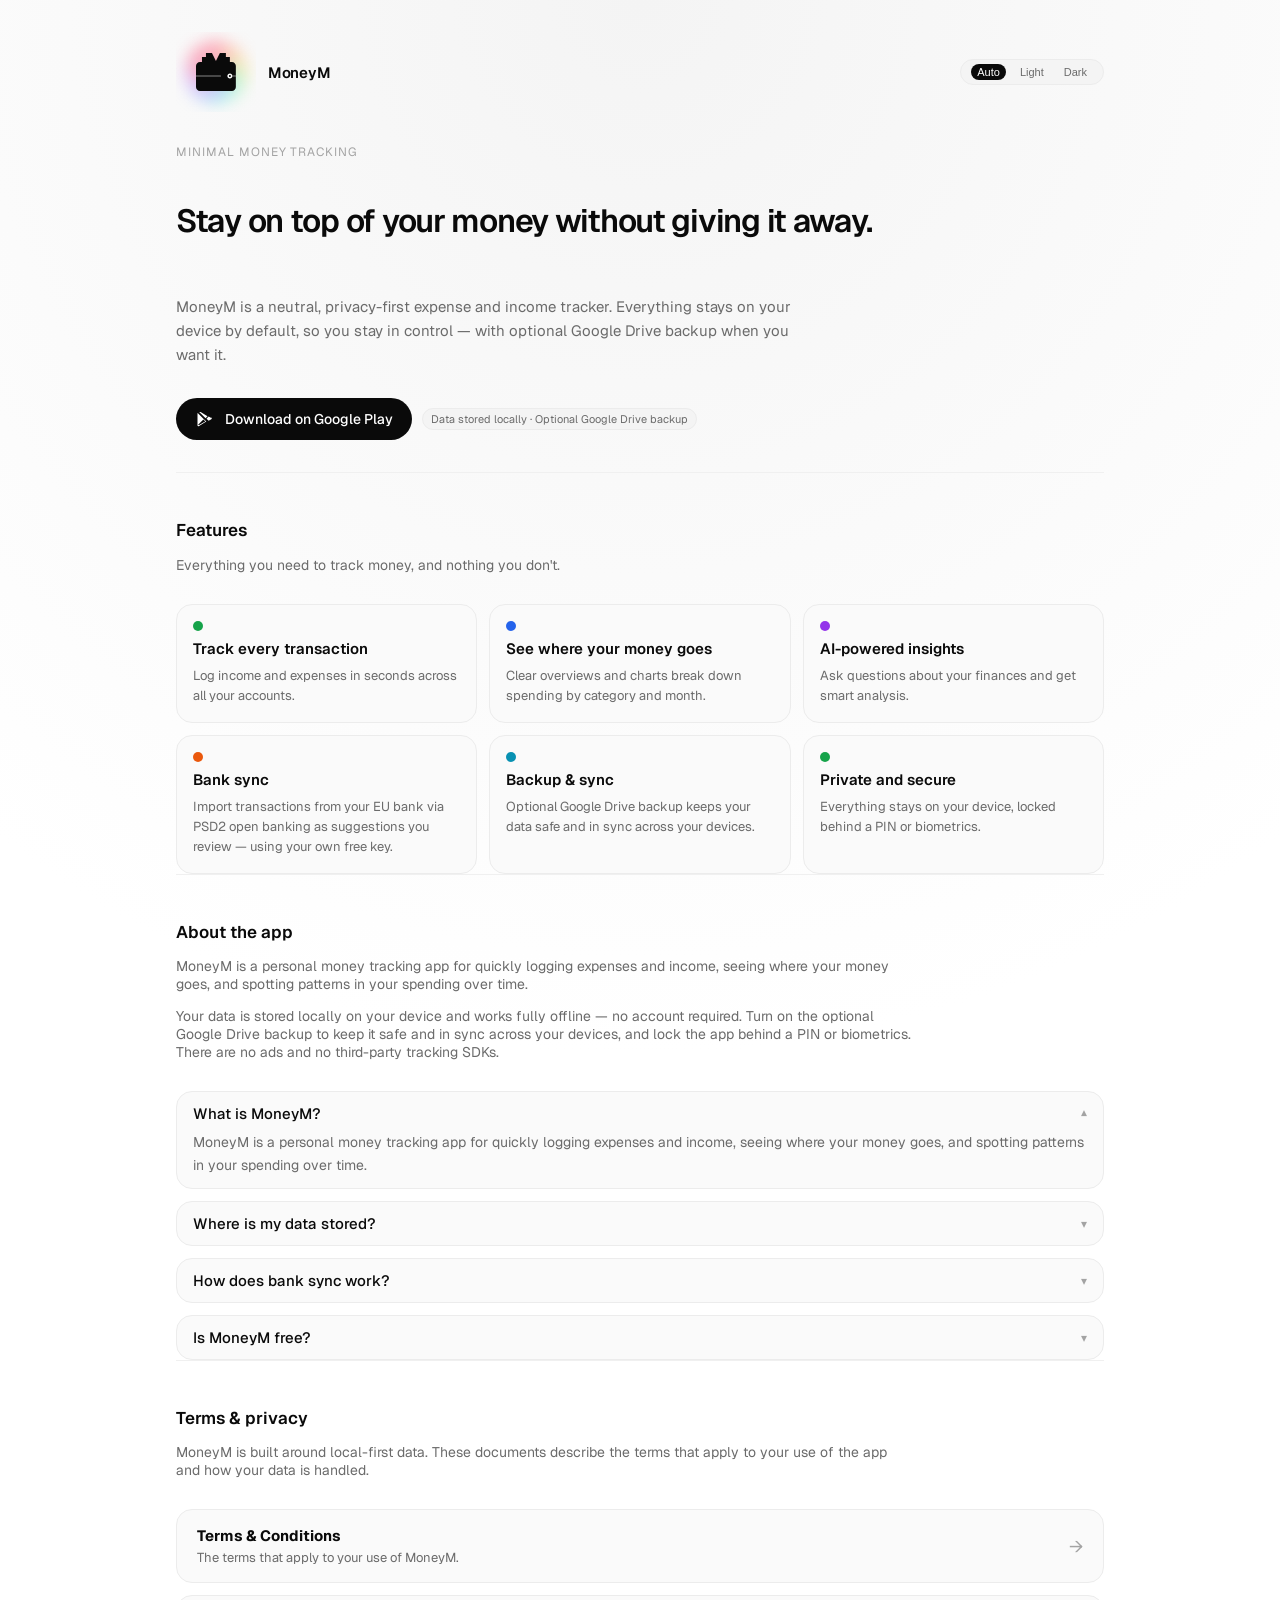
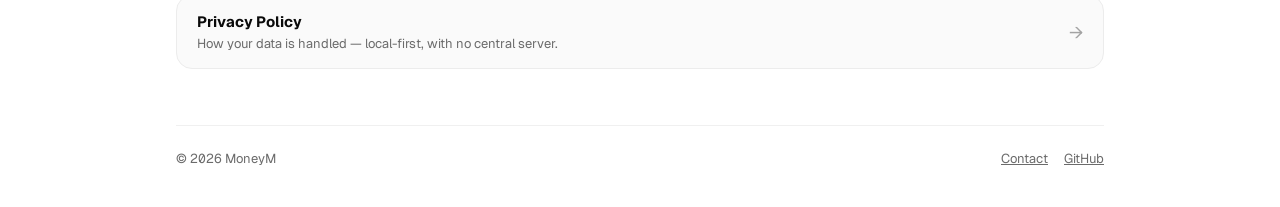
==== commit 0d56df78: "Redesign site: features grid, app section, legal subpages Refresh the landing page and split legal t" ====
--- a/index.html
+++ b/index.html
@@ -31,7 +31,7 @@
               <div class="hero-kicker">Minimal money tracking</div>
               <h1 id="hero-title" class="hero-title">Stay on top of your money without giving it away.</h1>
               <p class="hero-body">
-                MoneyM is a neutral, privacy-first expense and income tracker. All data stays on your device by default, so you stay in control.
+                MoneyM is a neutral, privacy-first expense and income tracker. Everything stays on your device by default, so you stay in control — with optional Google Drive backup when you want it.
               </p>
               <div class="hero-actions">
                 <a class="btn btn-primary" href="https://play.google.com/store/apps/details?id=com.placeholder.moneym" target="_blank" rel="noopener noreferrer">
@@ -55,11 +55,55 @@
             </div>
           </section>
 
-          <section class="section" id="faq" aria-labelledby="faq-title">
+          <section class="section" id="features" aria-labelledby="features-title">
             <div>
-              <h2 id="faq-title" class="section-title">FAQ</h2>
+              <h2 id="features-title" class="section-title">Features</h2>
               <p class="section-body">
-                A few essentials about how MoneyM works today. More questions will be added as the app grows.
+                Everything you need to track money, and nothing you don't.
+              </p>
+            </div>
+            <div class="features-grid">
+              <article class="feature-card">
+                <span class="feature-dot" style="--dot: #16A34A" aria-hidden="true"></span>
+                <h3 class="feature-title">Track every transaction</h3>
+                <p class="feature-desc">Log income and expenses in seconds across all your accounts.</p>
+              </article>
+              <article class="feature-card">
+                <span class="feature-dot" style="--dot: #2563EB" aria-hidden="true"></span>
+                <h3 class="feature-title">See where your money goes</h3>
+                <p class="feature-desc">Clear overviews and charts break down spending by category and month.</p>
+              </article>
+              <article class="feature-card">
+                <span class="feature-dot" style="--dot: #9333EA" aria-hidden="true"></span>
+                <h3 class="feature-title">AI-powered insights</h3>
+                <p class="feature-desc">Ask questions about your finances and get smart analysis.</p>
+              </article>
+              <article class="feature-card">
+                <span class="feature-dot" style="--dot: #EA580C" aria-hidden="true"></span>
+                <h3 class="feature-title">Bank sync</h3>
+                <p class="feature-desc">Import transactions from your EU bank via PSD2 open banking as suggestions you review — using your own free key.</p>
+              </article>
+              <article class="feature-card">
+                <span class="feature-dot" style="--dot: #0891B2" aria-hidden="true"></span>
+                <h3 class="feature-title">Backup &amp; sync</h3>
+                <p class="feature-desc">Optional Google Drive backup keeps your data safe and in sync across your devices.</p>
+              </article>
+              <article class="feature-card">
+                <span class="feature-dot" style="--dot: #16A34A" aria-hidden="true"></span>
+                <h3 class="feature-title">Private and secure</h3>
+                <p class="feature-desc">Everything stays on your device, locked behind a PIN or biometrics.</p>
+              </article>
+            </div>
+          </section>
+
+          <section class="section" id="about" aria-labelledby="about-title">
+            <div>
+              <h2 id="about-title" class="section-title">About the app</h2>
+              <p class="section-body">
+                MoneyM is a personal money tracking app for quickly logging expenses and income, seeing where your money goes, and spotting patterns in your spending over time.
+              </p>
+              <p class="section-body">
+                Your data is stored locally on your device and works fully offline — no account required. Turn on the optional Google Drive backup to keep it safe and in sync across your devices, and lock the app behind a PIN or biometrics. There are no ads and no third-party tracking SDKs.
               </p>
             </div>
             <div class="faq-list">
@@ -70,6 +114,33 @@
                 </summary>
                 <div class="faq-answer">
                   MoneyM is a personal money tracking app for quickly logging expenses and income, seeing where your money goes, and spotting patterns in your spending over time.
+                </div>
+              </details>
+              <details class="faq-item">
+                <summary class="faq-summary">
+                  <span class="faq-question">Where is my data stored?</span>
+                  <span class="faq-chevron" aria-hidden="true">▾</span>
+                </summary>
+                <div class="faq-answer">
+                  By default, all your data lives locally on your device and the app works offline. If you enable the optional backup, encrypted backup files are kept in a private app folder in your own Google Drive so you can restore or sync across devices. There is no central MoneyM server holding your data.
+                </div>
+              </details>
+              <details class="faq-item">
+                <summary class="faq-summary">
+                  <span class="faq-question">How does bank sync work?</span>
+                  <span class="faq-chevron" aria-hidden="true">▾</span>
+                </summary>
+                <div class="faq-answer">
+                  Bank sync is optional and uses PSD2 open banking through Enable Banking with your own free key. Imported transactions travel directly between your device and your bank and appear as suggestions you review before they are added — nothing is routed through a MoneyM server.
+                </div>
+              </details>
+              <details class="faq-item">
+                <summary class="faq-summary">
+                  <span class="faq-question">Is MoneyM free?</span>
+                  <span class="faq-chevron" aria-hidden="true">▾</span>
+                </summary>
+                <div class="faq-answer">
+                  Yes — MoneyM is free to use, with no ads and no third-party tracking SDKs.
                 </div>
               </details>
             </div>
@@ -84,71 +155,20 @@
             </div>
 
             <div class="legal-stack">
-
-              <article class="legal-card" id="terms" aria-label="Terms and conditions">
-                <h3>Terms &amp; Conditions</h3>
-                <p><strong>Last updated:</strong> June 12, 2026</p>
-
-                <p><strong>1. Interpretation and definitions.</strong> "Application" means the MoneyM software you download and run on your device. "Service" means the functionality provided through that Application. "Company", "we", "us" or "our" refers to the MoneyM project based in the Netherlands. "You" means the individual using the Service, or any legal entity on whose behalf the individual uses the Service. Other capitalized terms should be understood in line with these meanings.</p>
-
-                <p><strong>2. Acceptance of these Terms.</strong> These Terms govern your access to and use of the Service and form a binding agreement between you and the Company. By installing, accessing or using the Service you confirm that you have read, understood and agree to be bound by these Terms. If you do not agree, you must not use the Service.</p>
-
-                <p><strong>3. Eligibility.</strong> The Service is intended for users who are at least 18 years old. By using the Service you represent and warrant that you are at least 18 and have the legal capacity to enter into this agreement in your jurisdiction.</p>
-
-                <p><strong>4. Relationship with application stores.</strong> You may obtain the Application through an application store such as the Apple App Store or Google Play Store. Those stores are independent third parties and have their own terms and policies which apply to your use of their services. The Company is not responsible for those stores, their content, or their decisions.</p>
-
-                <p><strong>5. Personal, non‑commercial use.</strong> MoneyM is provided solely for your own personal budgeting and money‑tracking purposes. You remain fully responsible for any financial decisions you make using information shown in the Service.</p>
-
-                <p><strong>6. Local data storage and Google Drive backup.</strong> By default, the data you enter into the Service (such as transactions, categories and settings) is stored locally on your device. You are responsible for keeping your device secure and for making any backups you may need. If you choose to enable the optional backup feature, the Service will request permission to access your Google account and Google Drive so it can create and update backup files in the Service&apos;s private application folder within your Google Drive. These backup files exist only so that you can restore your data later; the developer does not have direct access to your Google account or Drive contents.</p>
-
-                <p><strong>7. Optional bank synchronization (Enable Banking).</strong> The Service includes an optional feature that lets you import transactions from your own bank accounts through the Enable Banking API. To use it, you must register your own account and application directly with Enable Banking Oy, an independent third&#8209;party provider, and your use of that service is governed solely by Enable Banking&apos;s own terms and privacy policy. The Company is not a party to your agreement with Enable Banking and, to the maximum extent permitted by applicable law, accepts no liability for Enable Banking&apos;s services, their availability, or the accuracy or completeness of any data they provide. Your Enable Banking credentials are stored only on your device, and imported data travels directly between your device and Enable Banking: no data is transmitted to, stored on, or processed by any server operated by the Company &mdash; MoneyM operates no servers of its own.</p>
-
-                <p><strong>8. No financial, legal or tax advice.</strong> The Service is a tool to help you record and review information. It does not provide financial, investment, legal or tax advice. Numbers shown by the Service may be incomplete or inaccurate. You should always verify important amounts independently before relying on them.</p>
-
-                <p><strong>9. Third‑party links and services.</strong> The Service may contain links to third‑party websites or may allow you to interact with content from third‑party services (for example, developer documentation or project pages). Those sites and services are not controlled by the Company. We are not responsible for their content, policies or practices, and you access them at your own risk.</p>
-
-                <p><strong>10. Termination.</strong> We may suspend or end your access to the Service at any time, with or without notice, if we reasonably believe you have breached these Terms or if we decide to discontinue the Service. When your access ends, your right to use the Service stops immediately. You can stop using the Service at any time by uninstalling the Application and deleting any backups you created.</p>
-
-                <p><strong>11. "As is" and "as available" Service.</strong> The Service is provided on an "as is" and "as available" basis, without any warranties of any kind. To the fullest extent allowed by law we disclaim all warranties, whether express, implied or statutory, including but not limited to any implied warranties of merchantability, fitness for a particular purpose, title, and non‑infringement, and any warranties arising out of course of dealing or usage of trade.</p>
-
-                <p><strong>12. Limitation of liability.</strong> To the maximum extent permitted by applicable law, the Company and its contributors will not be liable for any direct, indirect, incidental, special, consequential or punitive damages, or any loss of profits, revenues, data or goodwill, arising out of or related to your use of or inability to use the Service, even if we have been advised of the possibility of such damages. Where liability cannot be excluded under applicable law, it is excluded to the fullest extent permitted.</p>
-
-                <p><strong>13. Governing law and consumer rights.</strong> These Terms are governed by the laws of the Netherlands, excluding its conflict‑of‑law rules. If you are a consumer resident in the European Union, you may also benefit from mandatory consumer protection provisions in the country where you live. Your use of any application store remains subject to that store&apos;s own terms.</p>
-
-                <p><strong>14. Severability and waiver.</strong> If any provision of these Terms is held to be invalid or unenforceable, the remaining provisions will remain in full force and effect. Our failure to enforce any right or provision under these Terms is not a waiver of that right or provision.</p>
-
-                <p><strong>15. Changes to these Terms.</strong> We may update these Terms from time to time. If we make material changes, we will take reasonable steps to let you know, for example by updating the "Last updated" date or by showing a notice within the Service. By continuing to use the Service after the updated Terms take effect, you agree to be bound by them.</p>
-
-                <p><strong>16. Contact.</strong> If you have any questions about these Terms, you can contact us via the project page at <a href="https://github.com/Davidvster/moneym" target="_blank" rel="noopener noreferrer">https://github.com/Davidvster/moneym</a> or by using the contact details provided there.</p>
-              </article>
-
-              <article class="legal-card" id="privacy" aria-label="Privacy policy">
-                <h3>Privacy Policy</h3>
-                <p><strong>Last updated:</strong> June 12, 2026</p>
-
-                <p><strong>1. Overview.</strong> This Privacy Policy explains, in general terms, how the MoneyM Application handles information when you use it. The Service is designed around local‑first storage and does not rely on a central backend controlled by the developer.</p>
-
-                <p><strong>2. Information stored on your device.</strong> The Service stores the transactions, categories, notes, settings and display preferences you enter directly on your device. This information stays on your device unless you actively choose to export or back it up. If you uninstall the Application or clear its data in your device settings, this information will normally be removed from that device.</p>
-
-                <p><strong>3. Optional Google Drive backup.</strong> If you enable the backup feature, the Service will request permission to access your Google account and Google Drive so that it can create and update backup files in the Service&apos;s private application folder within your Drive. Those backup files may contain the same information you have in the Application (for example, transactions and categories) and exist solely so that you can restore your data on the same or another device. The developer does not operate a separate server that stores your personal budgeting data, and does not have direct access to your Google account or Google Drive contents.</p>
-
-                <p><strong>4. Optional bank synchronization (Enable Banking).</strong> If you enable the optional bank sync feature, the Application connects directly from your device to the Enable Banking API using the Enable Banking application credentials you registered yourself. Imported transaction data is delivered straight from Enable Banking to your device and stored locally like any other data you enter. Your Enable Banking application ID and private key are stored only in your device&apos;s secure keystore. The developer operates no servers: none of your banking data, credentials or other information is transmitted to, stored on, or accessible by the developer or any MoneyM server. Enable Banking&apos;s own processing of your data is described in Enable Banking&apos;s privacy policy, which applies independently of this one.</p>
-
-                <p><strong>5. Other permissions.</strong> Depending on your platform, the Application may request system‑level permissions such as network access (for Google Drive backup) or biometric authentication (for unlocking the Application). These permissions are used only to provide the corresponding feature and not to collect additional categories of personal information.</p>
-
-                <p><strong>6. No advertising or third‑party tracking SDK.</strong> The Application does not include built‑in advertising libraries or third‑party analytics SDKs intended to track your behavior across apps or services.</p>
-
-                <p><strong>7. Children.</strong> The Service is intended for adults and is not directed to children under the age of 13. The Application does not knowingly collect personal information from children under 13. If you believe that a child has used the Service and provided information on a device you control, you should delete the data from that device and remove any associated backups (for example, from Google Drive).</p>
-
-                <p><strong>8. Your rights and local laws.</strong> Depending on where you live, you may have certain rights under data‑protection or privacy laws (for example, rights of access, correction or deletion under the EU General Data Protection Regulation (GDPR) or rights under California privacy laws such as the CCPA/CPRA). Because the Service is local‑first and does not operate its own user account system or central database, most of these rights can be exercised directly by you on your device (for example, by viewing, editing or deleting data in the Application, uninstalling the Application, or deleting backup files from your Google Drive account). This document does not attempt to reproduce full GDPR, CCPA/CPRA or CalOPPA wording and is not legal advice; if those laws apply to you, you should review your obligations separately and adapt this Policy with the help of a qualified professional.</p>
-
-                <p><strong>9. Retention and deletion.</strong> You control how long your budgeting data is kept. You can delete individual entries in the Application, reset all data from within the Application if that option is provided, uninstall the Application, or manually delete backup files from your Google Drive account. The developer does not keep an independent server‑side copy of this information.</p>
-
-                <p><strong>10. Changes to this Policy.</strong> We may update this Privacy Policy from time to time to reflect changes in the Service or in applicable requirements. The most current version will be made available from within the Application or on the project page. Your continued use of the Service after an updated Policy becomes effective will mean that you accept the updated Policy.</p>
-
-                <p><strong>11. Contact.</strong> If you have questions about this Privacy Policy, you can contact us through the project page at <a href="https://github.com/Davidvster/moneym" target="_blank" rel="noopener noreferrer">https://github.com/Davidvster/moneym</a>.</p>
-              </article>
-
+              <a class="legal-link-card" href="terms.html">
+                <div>
+                  <h3>Terms &amp; Conditions</h3>
+                  <p>The terms that apply to your use of MoneyM.</p>
+                </div>
+                <span class="legal-link-arrow" aria-hidden="true">→</span>
+              </a>
+              <a class="legal-link-card" href="privacy.html">
+                <div>
+                  <h3>Privacy Policy</h3>
+                  <p>How your data is handled — local-first, with no central server.</p>
+                </div>
+                <span class="legal-link-arrow" aria-hidden="true">→</span>
+              </a>
             </div>
           </section>
         </main>
@@ -158,7 +178,7 @@
             <span>&copy; <span class="mm-mono">2026</span> MoneyM</span>
           </div>
           <div class="app-footer-links">
-            <span>Contact: <a href="mailto:hello@example.com">hello@example.com</a></span>
+            <a href="https://github.com/Davidvster/moneym" target="_blank" rel="noopener noreferrer">Contact</a>
             <a href="https://github.com/Davidvster/moneym" target="_blank" rel="noopener noreferrer">GitHub</a>
           </div>
         </footer>
--- a/style.css
+++ b/style.css
@@ -320,50 +320,115 @@
   font-size: 14px;
   color: var(--text-2);
   padding-top: 8px;
+  line-height: 1.6;
+}
+
+.features-grid {
+  display: grid;
+  grid-template-columns: repeat(auto-fill, minmax(260px, 1fr));
+  gap: var(--s-3);
+}
+
+.feature-card {
+  border-radius: 16px;
+  background: var(--surface);
+  border: 1px solid var(--border);
+  padding: var(--s-4);
+  display: flex;
+  flex-direction: column;
+  gap: var(--s-2);
+}
+
+.feature-dot {
+  width: 10px;
+  height: 10px;
+  border-radius: 9999px;
+  background: var(--dot, var(--accent));
+}
+
+.feature-title {
+  font-size: 15px;
+  font-weight: 600;
+  margin: 0;
+}
+
+.feature-desc {
+  font-size: 13px;
+  line-height: 1.55;
+  color: var(--text-2);
+  margin: 0;
 }
 
 .legal-stack {
   display: grid;
   grid-template-columns: minmax(0, 1fr);
-  gap: var(--s-4);
-}
-
-.legal-card {
+  gap: var(--s-3);
+}
+
+.legal-link-card {
   border-radius: 16px;
   background: var(--surface);
   border: 1px solid var(--border);
-  padding: var(--s-5);
+  padding: var(--s-4) var(--s-5);
+  display: flex;
+  align-items: center;
+  justify-content: space-between;
+  gap: var(--s-4);
+  text-decoration: none;
+  color: var(--text);
+}
+
+.legal-link-card:hover {
+  border-color: var(--border-strong);
+}
+
+.legal-link-card h3 {
+  font-size: 15px;
+  margin: 0 0 4px;
+}
+
+.legal-link-card p {
+  font-size: 13px;
+  margin: 0;
+  color: var(--text-2);
+}
+
+.legal-link-arrow {
+  font-size: 18px;
+  color: var(--text-3);
+}
+
+.back-link {
+  font-size: 13px;
+  color: var(--text-2);
+  text-decoration: none;
+}
+
+.back-link:hover {
+  color: var(--text);
+}
+
+.legal-page {
+  margin-top: var(--s-5);
   font-size: 14px;
 }
 
-.legal-card h3 {
-  font-size: 15px;
-  margin-top: 0;
-  margin-bottom: 8px;
-}
-
-.legal-card p {
-  margin: 0 0 8px;
-  color: var(--text-2);
-}
-
-.legal-card {
-  border-radius: 16px;
-  background: var(--surface);
-  border: 1px solid var(--border);
-  padding: var(--s-5);
-  font-size: 14px;
-}
-
-.legal-card h3 {
-  font-size: 15px;
-  margin-top: 0;
-  margin-bottom: 8px;
-}
-
-.legal-card p {
-  margin: 0 0 8px;
-  color: var(--text-2);
+.legal-page h1 {
+  font-size: 24px;
+  font-weight: 600;
+  letter-spacing: -0.03em;
+  margin: 0 0 var(--s-3);
+}
+
+.legal-page p {
+  margin: 0 0 var(--s-3);
+  color: var(--text-2);
+  line-height: 1.65;
+  max-width: 46rem;
+}
+
+.legal-page a {
+  color: var(--accent);
 }
 
 footer.app-footer {
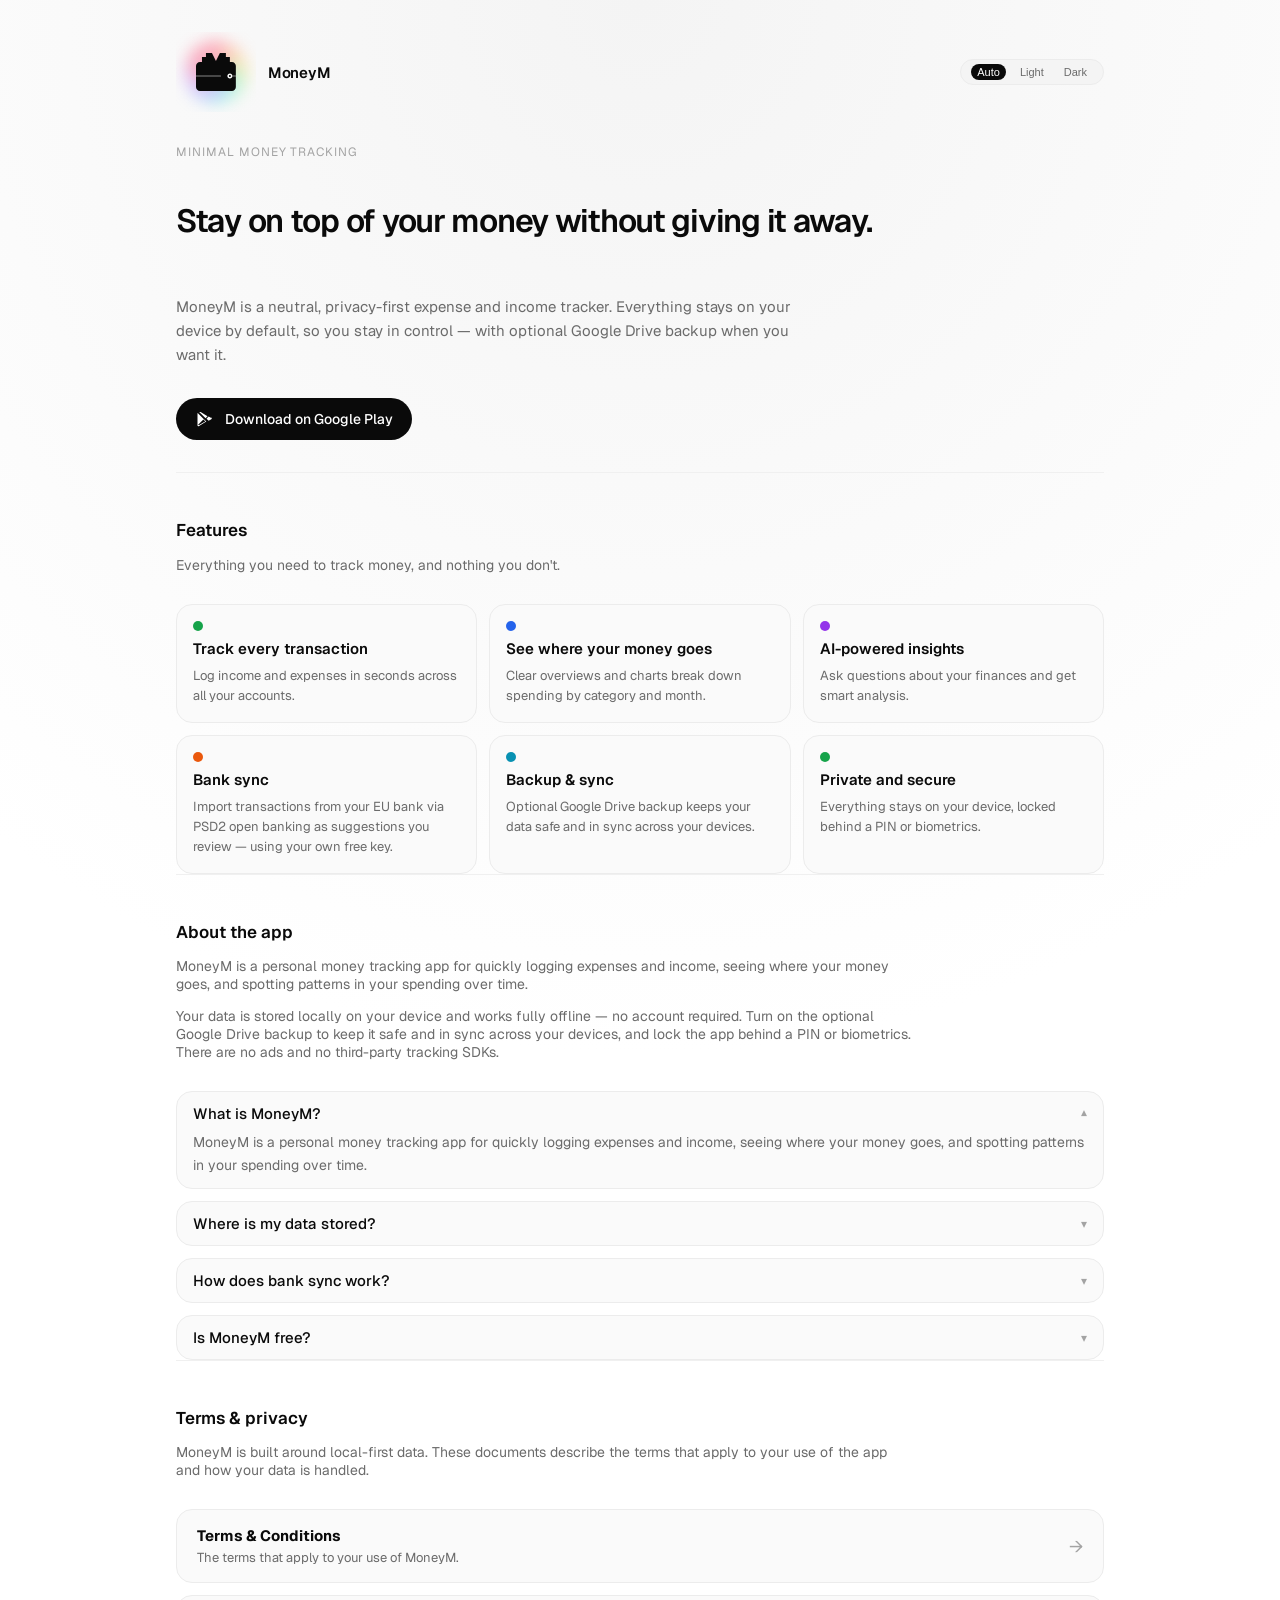
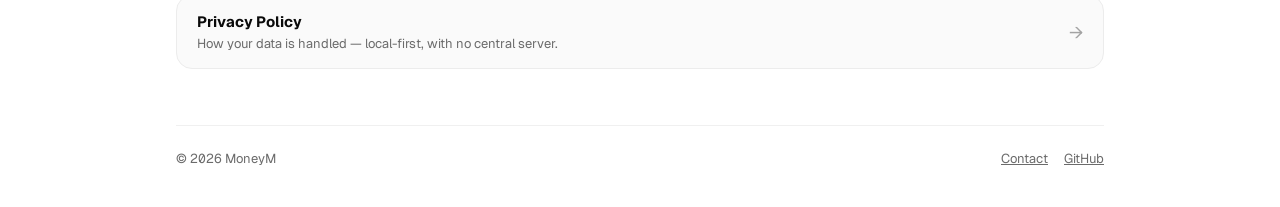
==== commit 5bdac4e1: "Add on-device AI clause to legal pages; fix overclaims - Remove redundant "Data stored locally" badg" ====
--- a/index.html
+++ b/index.html
@@ -49,8 +49,6 @@
                   <span class="label">Download on the App Store</span>
                 </a>
                 -->
-
-                <span class="badge-local">Data stored locally · Optional Google Drive backup</span>
               </div>
             </div>
           </section>
@@ -122,7 +120,7 @@
                   <span class="faq-chevron" aria-hidden="true">▾</span>
                 </summary>
                 <div class="faq-answer">
-                  By default, all your data lives locally on your device and the app works offline. If you enable the optional backup, encrypted backup files are kept in a private app folder in your own Google Drive so you can restore or sync across devices. There is no central MoneyM server holding your data.
+                  By default, all your data lives locally on your device and the app works offline. If you enable the optional backup, backup files are kept in a private app folder in your own Google Drive so you can restore or sync across devices — and you can protect them with a password so they are encrypted. There is no central MoneyM server holding your data.
                 </div>
               </details>
               <details class="faq-item">
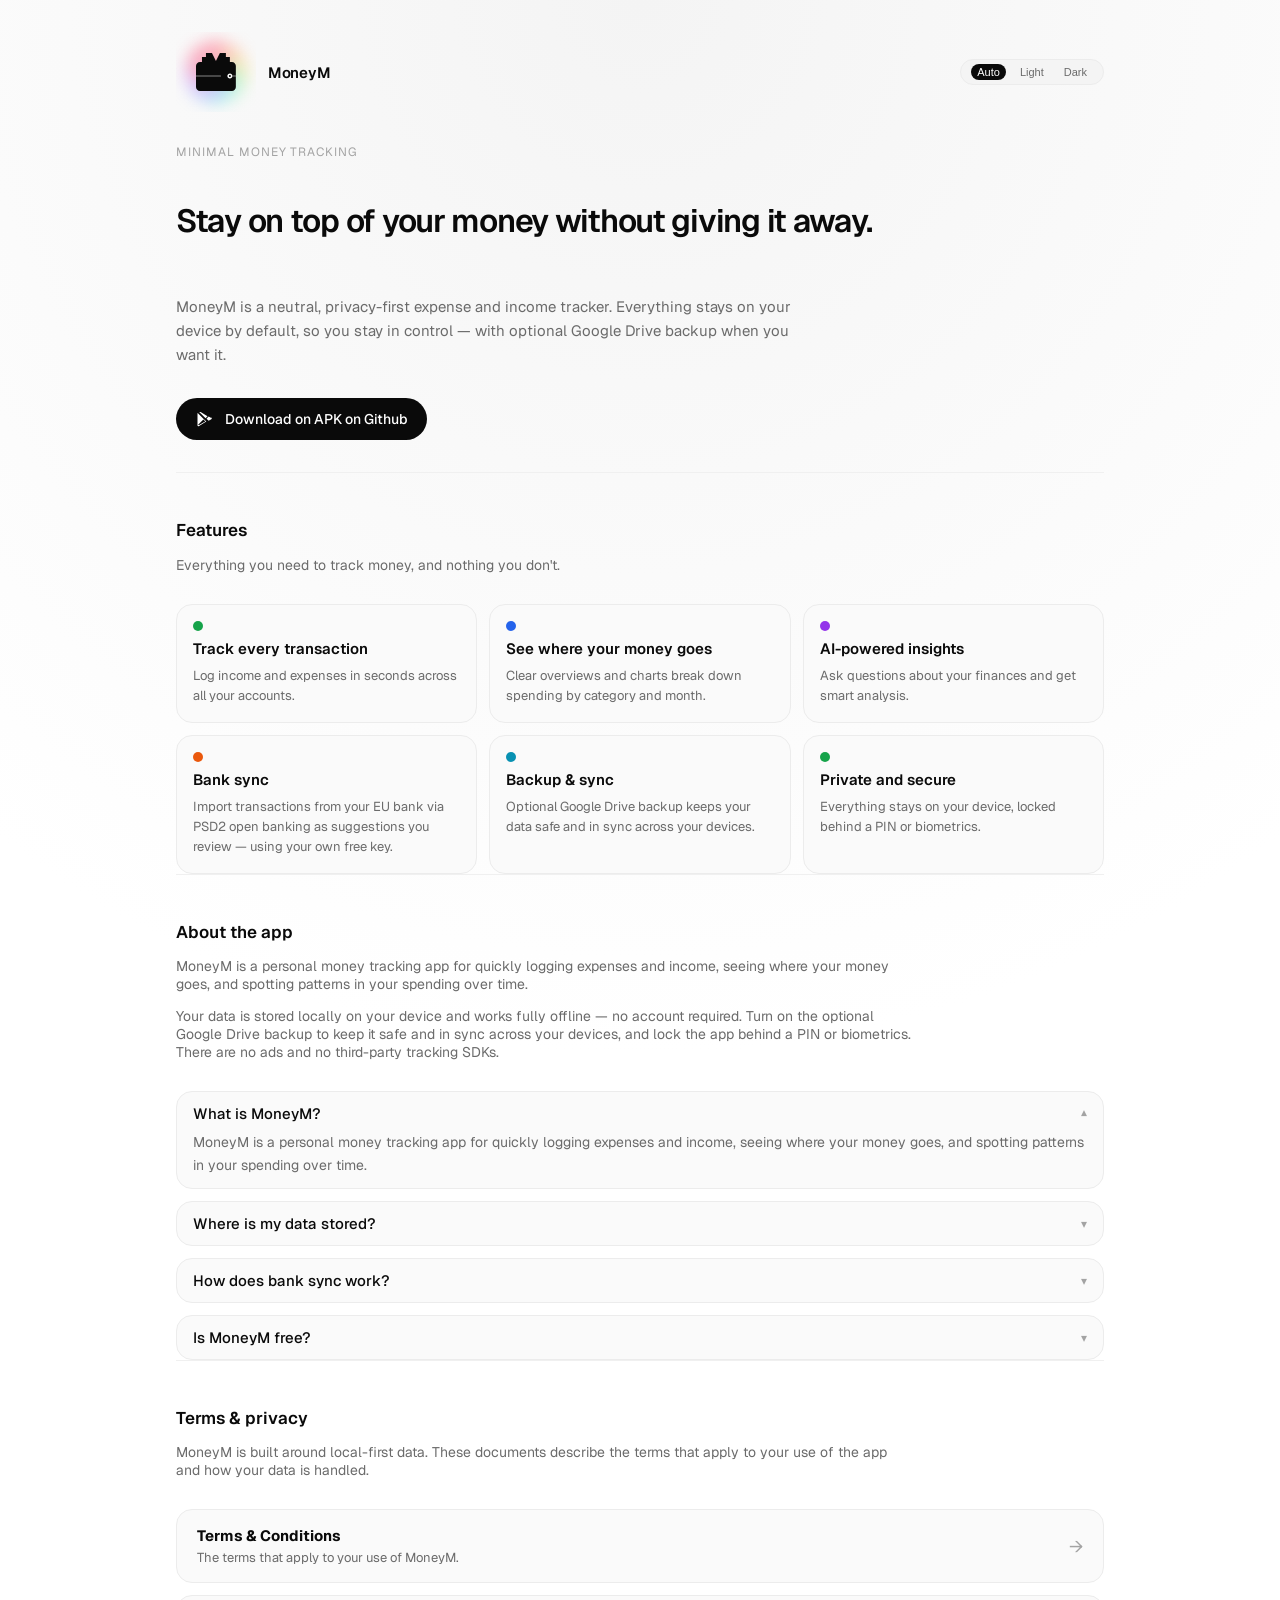
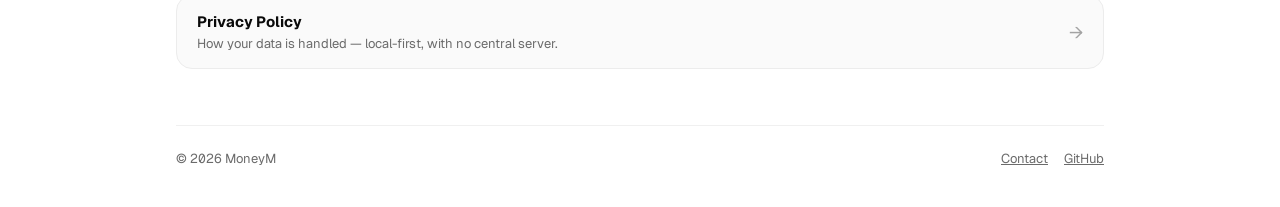
==== commit c0783162: "Update button for download" ====
--- a/index.html
+++ b/index.html
@@ -34,11 +34,17 @@
                 MoneyM is a neutral, privacy-first expense and income tracker. Everything stays on your device by default, so you stay in control — with optional Google Drive backup when you want it.
               </p>
               <div class="hero-actions">
-                <a class="btn btn-primary" href="https://play.google.com/store/apps/details?id=com.placeholder.moneym" target="_blank" rel="noopener noreferrer">
+                <!-- <a class="btn btn-primary" href="https://play.google.com/store/apps/details?id=com.placeholder.moneym" target="_blank" rel="noopener noreferrer">
                   <svg class="store-icon" viewBox="0 0 24 24" aria-hidden="true" focusable="false">
                     <path fill="currentColor" d="M3 4.27v15.46c0 .74.8 1.2 1.44.82l9.16-5.49-3.21-3.21-7.16-7.16c-.13.18-.23.4-.23.58zM5.03 3.45l7.62 7.62 2.39-2.39-8.3-4.97c-.6-.36-1.34-.13-1.71.26zM19.55 10.88l-3.16-1.89-2.61 2.61 2.61 2.61 3.16-1.89c.86-.51.86-1.73 0-2.44zm-9.51 5.2l-4.99 3c-.52.31-1.02.12-1.31-.21l6.3-6.3 2.39 2.39-2.39 1.12z" />
                   </svg>
                   <span>Download on Google Play</span>
+                </a> -->
+                <a class="btn btn-primary" href="https://github.com/Davidvster/moneym/releases" target="_blank" rel="noopener noreferrer">
+                  <svg class="store-icon" viewBox="0 0 24 24" aria-hidden="true" focusable="false">
+                    <path fill="currentColor" d="M3 4.27v15.46c0 .74.8 1.2 1.44.82l9.16-5.49-3.21-3.21-7.16-7.16c-.13.18-.23.4-.23.58zM5.03 3.45l7.62 7.62 2.39-2.39-8.3-4.97c-.6-.36-1.34-.13-1.71.26zM19.55 10.88l-3.16-1.89-2.61 2.61 2.61 2.61 3.16-1.89c.86-.51.86-1.73 0-2.44zm-9.51 5.2l-4.99 3c-.52.31-1.02.12-1.31-.21l6.3-6.3 2.39 2.39-2.39 1.12z" />
+                  </svg>
+                  <span>Download on APK on Github</span>
                 </a>
 
                 <!--
